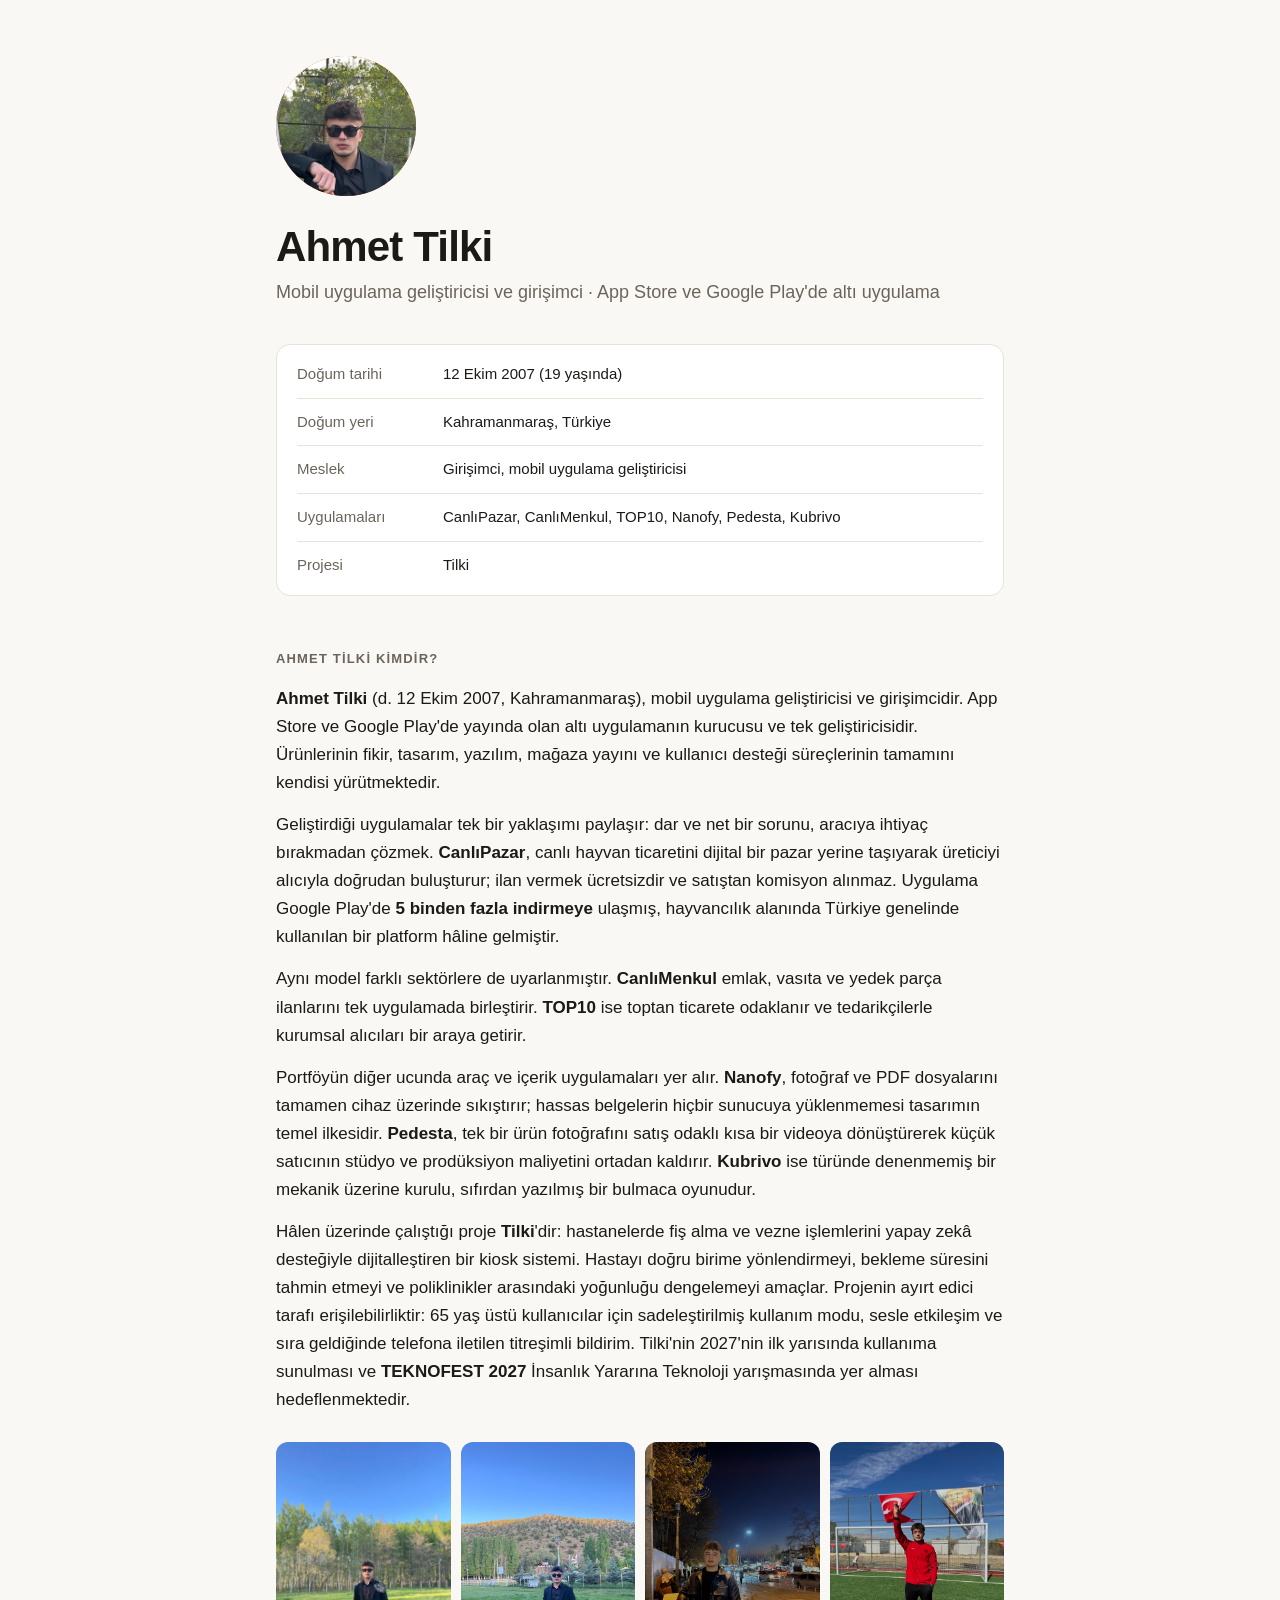
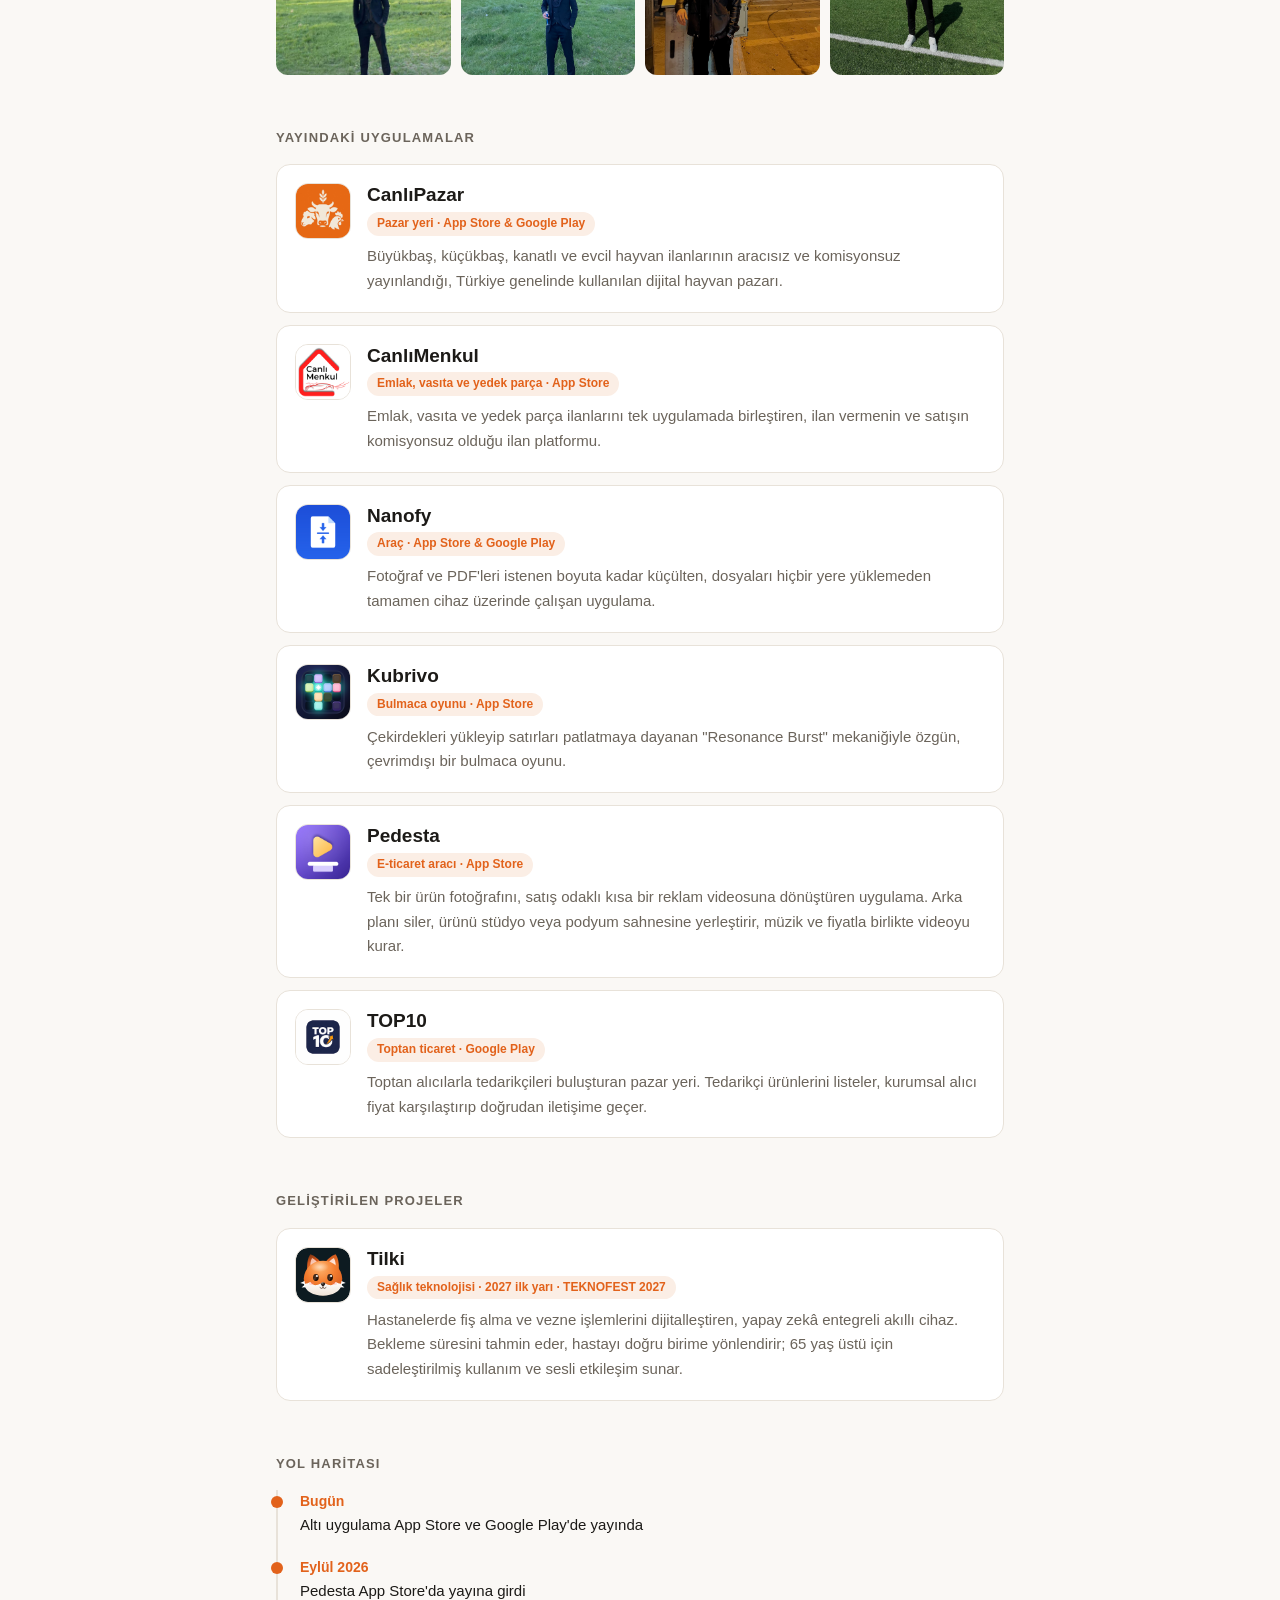
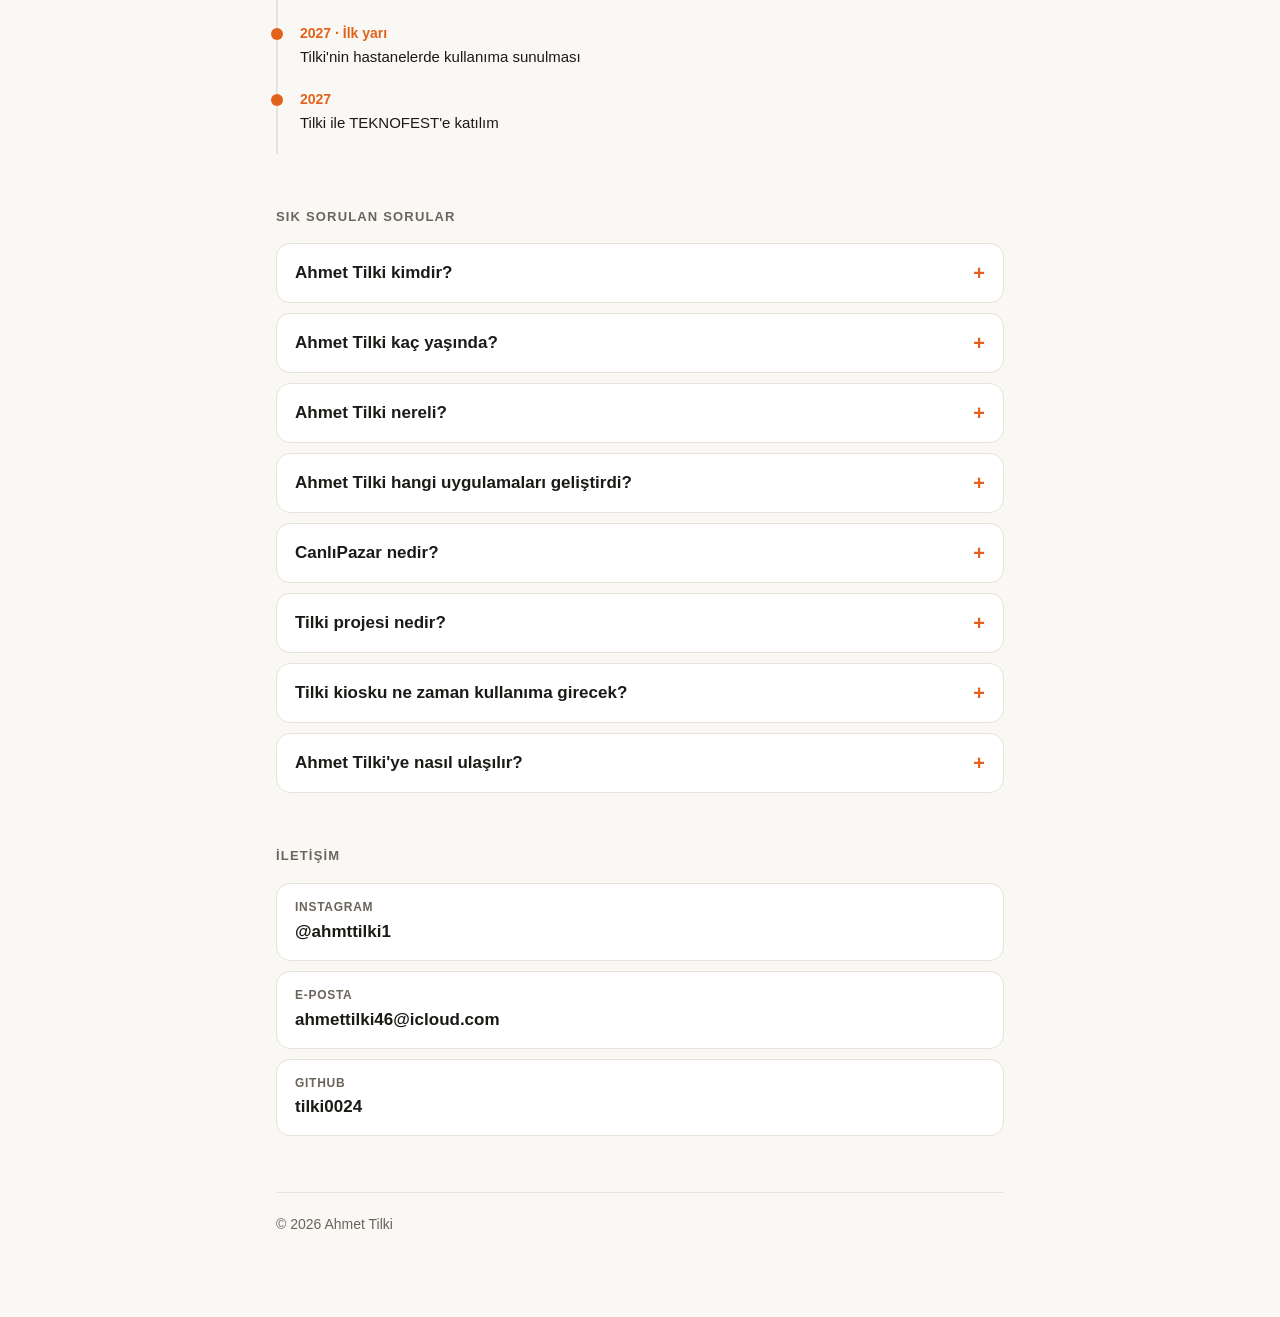
==== index.html @ 1d70270e "Tilki projesine amblem ikonu eklendi Co-Authored-By: Claude Opus 5 <noreply@anthropic.com>" ====
<!doctype html>
<html lang="tr">
<head>
<meta charset="utf-8">
<meta name="viewport" content="width=device-width, initial-scale=1">
<title>Ahmet Tilki — Mobil Uygulama Geliştiricisi ve Girişimci</title>
<meta name="description" content="Ahmet Tilki kimdir? 2007 Kahramanmaraş doğumlu Türk girişimci. App Store ve Google Play'de altı uygulamanın geliştiricisi: CanlıPazar, CanlıMenkul, TOP10, Nanofy, Pedesta ve Kubrivo. Tilki kiosk projesini geliştiriyor.">
<meta name="google-site-verification" content="MAf-XkGQhrmZaD1Z6HEuhV-UEL0mYAdxwLnnqSOkq8w">
<link rel="canonical" href="https://tilki0024.github.io/">
<meta property="og:type" content="profile">
<meta property="og:title" content="Ahmet Tilki — Mobil Uygulama Geliştiricisi ve Girişimci">
<meta property="og:description" content="App Store ve Google Play'de altı uygulamanın geliştiricisi. Tilki kiosk projesini geliştiriyor.">
<meta property="og:image" content="https://tilki0024.github.io/foto.jpg">
<script type="application/ld+json">
{
  "@context": "https://schema.org",
  "@type": "Person",
  "name": "Ahmet Tilki",
  "url": "https://tilki0024.github.io/",
  "image": "https://tilki0024.github.io/foto.jpg",
  "birthDate": "2007-10-12",
  "birthPlace": {"@type": "Place", "name": "Kahramanmaraş, Türkiye"},
  "nationality": {"@type": "Country", "name": "Türkiye"},
  "jobTitle": "Girişimci, Mobil Uygulama Geliştiricisi",
  "description": "Kahramanmaraş doğumlu Türk girişimci. App Store ve Google Play'de altı uygulamanın geliştiricisi: CanlıPazar, CanlıMenkul, TOP10, Nanofy, Pedesta ve Kubrivo. Tilki kiosk projesini geliştiriyor.",
  "knowsAbout": ["Girişimcilik", "Mobil uygulama geliştirme", "Flutter", "Firebase", "E-ticaret", "Sağlık teknolojileri", "Yapay zekâ"],
  "email": "mailto:ahmettilki46@icloud.com",
  "sameAs": ["https://www.instagram.com/ahmttilki1/", "https://github.com/tilki0024"]
}
</script>
<script type="application/ld+json">
{
  "@context": "https://schema.org",
  "@type": "FAQPage",
  "mainEntity": [
    {
      "@type": "Question",
      "name": "Ahmet Tilki kimdir?",
      "acceptedAnswer": {
        "@type": "Answer",
        "text": "Ahmet Tilki, 12 Ekim 2007'de Kahramanmaraş'ta doğan mobil uygulama geliştiricisi ve girişimcidir. App Store ve Google Play'de yayında olan altı uygulamanın kurucusu ve tek geliştiricisidir."
      }
    },
    {
      "@type": "Question",
      "name": "Ahmet Tilki kaç yaşında?",
      "acceptedAnswer": {
        "@type": "Answer",
        "text": "12 Ekim 2007 doğumludur."
      }
    },
    {
      "@type": "Question",
      "name": "Ahmet Tilki nereli?",
      "acceptedAnswer": {
        "@type": "Answer",
        "text": "Kahramanmaraş doğumludur."
      }
    },
    {
      "@type": "Question",
      "name": "Ahmet Tilki hangi uygulamaları geliştirdi?",
      "acceptedAnswer": {
        "@type": "Answer",
        "text": "Yayındaki uygulamaları CanlıPazar, CanlıMenkul, TOP10, Nanofy, Pedesta ve Kubrivo'dur. CanlıPazar canlı hayvan ticareti, CanlıMenkul emlak ve vasıta ilanları, TOP10 toptan ticaret içindir. Nanofy fotoğraf ve PDF sıkıştırır, Pedesta ürün fotoğrafından satış videosu üretir, Kubrivo ise bir bulmaca oyunudur."
      }
    },
    {
      "@type": "Question",
      "name": "CanlıPazar nedir?",
      "acceptedAnswer": {
        "@type": "Answer",
        "text": "CanlıPazar, canlı hayvan alım satımını dijital bir pazar yerinde toplayan mobil uygulamadır. İlan vermek ücretsizdir, satıştan komisyon alınmaz ve alıcı ile satıcı aracısız görüşür. Google Play'de 5 binden fazla indirmeye ulaşmıştır."
      }
    },
    {
      "@type": "Question",
      "name": "Tilki projesi nedir?",
      "acceptedAnswer": {
        "@type": "Answer",
        "text": "Tilki, hastanelerde fiş alma ve vezne işlemlerini yapay zekâ desteğiyle dijitalleştiren bir kiosk sistemidir. Hastayı doğru birime yönlendirir, bekleme süresini tahmin eder ve 65 yaş üstü kullanıcılar için sadeleştirilmiş kullanım, sesle etkileşim ve titreşimli sıra bildirimi sunar."
      }
    },
    {
      "@type": "Question",
      "name": "Tilki kiosku ne zaman kullanıma girecek?",
      "acceptedAnswer": {
        "@type": "Answer",
        "text": "Projenin 2027'nin ilk yarısında kullanıma sunulması ve TEKNOFEST 2027 İnsanlık Yararına Teknoloji yarışmasının Sağlık Teknolojileri kategorisinde yer alması hedeflenmektedir."
      }
    },
    {
      "@type": "Question",
      "name": "Ahmet Tilki'ye nasıl ulaşılır?",
      "acceptedAnswer": {
        "@type": "Answer",
        "text": "Instagram'dan @ahmttilki1 hesabına, e-posta ile ahmettilki46@icloud.com adresine ulaşılabilir. Açık kaynak çalışmaları GitHub'da tilki0024 kullanıcı adındadır."
      }
    }
  ]
}
</script>
<link rel="stylesheet" href="/stil.css">
</head>
<body>
<main>
<header>
  <div class="foto" aria-hidden="true">AT<img src="foto.jpg" alt="" onerror="this.remove()"></div>
  <div>
    <h1>Ahmet Tilki</h1>
    <p class="rol">Mobil uygulama geliştiricisi ve girişimci · App Store ve Google Play'de altı uygulama</p>
  </div>
</header>

<dl class="kunye">
  <div><dt>Doğum tarihi</dt><dd>12 Ekim 2007 (<span id="yas">18</span> yaşında)</dd></div>
  <div><dt>Doğum yeri</dt><dd>Kahramanmaraş, Türkiye</dd></div>
  <div><dt>Meslek</dt><dd>Girişimci, mobil uygulama geliştiricisi</dd></div>
  <div><dt>Uygulamaları</dt><dd>CanlıPazar, CanlıMenkul, TOP10, Nanofy, Pedesta, Kubrivo</dd></div>
  <div><dt>Projesi</dt><dd>Tilki</dd></div>
</dl>

<h2>Ahmet Tilki kimdir?</h2>
<p><b>Ahmet Tilki</b> (d. 12 Ekim 2007, Kahramanmaraş), mobil uygulama geliştiricisi ve girişimcidir. App Store ve Google Play'de yayında olan altı uygulamanın kurucusu ve tek geliştiricisidir. Ürünlerinin fikir, tasarım, yazılım, mağaza yayını ve kullanıcı desteği süreçlerinin tamamını kendisi yürütmektedir.</p>
<p>Geliştirdiği uygulamalar tek bir yaklaşımı paylaşır: dar ve net bir sorunu, aracıya ihtiyaç bırakmadan çözmek. <b>CanlıPazar</b>, canlı hayvan ticaretini dijital bir pazar yerine taşıyarak üreticiyi alıcıyla doğrudan buluşturur; ilan vermek ücretsizdir ve satıştan komisyon alınmaz. Uygulama Google Play'de <b>5 binden fazla indirmeye</b> ulaşmış, hayvancılık alanında Türkiye genelinde kullanılan bir platform hâline gelmiştir.</p>
<p>Aynı model farklı sektörlere de uyarlanmıştır. <b>CanlıMenkul</b> emlak, vasıta ve yedek parça ilanlarını tek uygulamada birleştirir. <b>TOP10</b> ise toptan ticarete odaklanır ve tedarikçilerle kurumsal alıcıları bir araya getirir.</p>
<p>Portföyün diğer ucunda araç ve içerik uygulamaları yer alır. <b>Nanofy</b>, fotoğraf ve PDF dosyalarını tamamen cihaz üzerinde sıkıştırır; hassas belgelerin hiçbir sunucuya yüklenmemesi tasarımın temel ilkesidir. <b>Pedesta</b>, tek bir ürün fotoğrafını satış odaklı kısa bir videoya dönüştürerek küçük satıcının stüdyo ve prodüksiyon maliyetini ortadan kaldırır. <b>Kubrivo</b> ise türünde denenmemiş bir mekanik üzerine kurulu, sıfırdan yazılmış bir bulmaca oyunudur.</p>
<p>Hâlen üzerinde çalıştığı proje <b>Tilki</b>'dir: hastanelerde fiş alma ve vezne işlemlerini yapay zekâ desteğiyle dijitalleştiren bir kiosk sistemi. Hastayı doğru birime yönlendirmeyi, bekleme süresini tahmin etmeyi ve poliklinikler arasındaki yoğunluğu dengelemeyi amaçlar. Projenin ayırt edici tarafı erişilebilirliktir: 65 yaş üstü kullanıcılar için sadeleştirilmiş kullanım modu, sesle etkileşim ve sıra geldiğinde telefona iletilen titreşimli bildirim. Tilki'nin 2027'nin ilk yarısında kullanıma sunulması ve <b>TEKNOFEST 2027</b> İnsanlık Yararına Teknoloji yarışmasında yer alması hedeflenmektedir.</p>

<div class="galeri dort">
  <img src="foto5.jpg" alt="Ahmet Tilki" loading="lazy">
  <img src="foto2.jpg" alt="Ahmet Tilki" loading="lazy">
  <img src="foto4.jpg" alt="Ahmet Tilki" loading="lazy">
  <img src="foto3.jpg" alt="Ahmet Tilki" loading="lazy">
</div>

<h2>Yayındaki uygulamalar</h2>
<div class="kart">
  <img class="logo" src="img/canlipazar.png" alt="CanlıPazar logosu">
  <div><h3><a href="/canlipazar.html">CanlıPazar</a></h3><span class="etiket">Pazar yeri · App Store &amp; Google Play</span>
  <p>Büyükbaş, küçükbaş, kanatlı ve evcil hayvan ilanlarının aracısız ve komisyonsuz yayınlandığı, Türkiye genelinde kullanılan dijital hayvan pazarı.</p></div>
</div>
<div class="kart">
  <img class="logo" src="img/canlimenkul.png" alt="CanlıMenkul logosu">
  <div><h3><a href="/canlimenkul.html">CanlıMenkul</a></h3><span class="etiket">Emlak, vasıta ve yedek parça · App Store</span>
  <p>Emlak, vasıta ve yedek parça ilanlarını tek uygulamada birleştiren, ilan vermenin ve satışın komisyonsuz olduğu ilan platformu.</p></div>
</div>
<div class="kart">
  <img class="logo" src="img/nanofy.png" alt="Nanofy logosu">
  <div><h3><a href="/nanofy.html">Nanofy</a></h3><span class="etiket">Araç · App Store &amp; Google Play</span>
  <p>Fotoğraf ve PDF'leri istenen boyuta kadar küçülten, dosyaları hiçbir yere yüklemeden tamamen cihaz üzerinde çalışan uygulama.</p></div>
</div>
<div class="kart">
  <img class="logo" src="img/kubrivo.png" alt="Kubrivo logosu">
  <div><h3><a href="/kubrivo.html">Kubrivo</a></h3><span class="etiket">Bulmaca oyunu · App Store</span>
  <p>Çekirdekleri yükleyip satırları patlatmaya dayanan "Resonance Burst" mekaniğiyle özgün, çevrimdışı bir bulmaca oyunu.</p></div>
</div>
<div class="kart">
  <img class="logo" src="img/pedesta.png" alt="Pedesta logosu">
  <div><h3><a href="/pedesta.html">Pedesta</a></h3><span class="etiket">E-ticaret aracı · App Store</span>
  <p>Tek bir ürün fotoğrafını, satış odaklı kısa bir reklam videosuna dönüştüren uygulama. Arka planı siler, ürünü stüdyo veya podyum sahnesine yerleştirir, müzik ve fiyatla birlikte videoyu kurar.</p></div>
</div>
<div class="kart">
  <img class="logo" src="img/top10.png" alt="TOP10 logosu">
  <div><h3><a href="/top10.html">TOP10</a></h3><span class="etiket">Toptan ticaret · Google Play</span>
  <p>Toptan alıcılarla tedarikçileri buluşturan pazar yeri. Tedarikçi ürünlerini listeler, kurumsal alıcı fiyat karşılaştırıp doğrudan iletişime geçer.</p></div>
</div>

<h2>Geliştirilen projeler</h2>
<div class="kart">
  <img class="logo" src="img/tilki.svg" alt="Tilki logosu">
  <div><h3><a href="/tilki.html">Tilki</a></h3><span class="etiket">Sağlık teknolojisi · 2027 ilk yarı · TEKNOFEST 2027</span>
  <p>Hastanelerde fiş alma ve vezne işlemlerini dijitalleştiren, yapay zekâ entegreli akıllı cihaz. Bekleme süresini tahmin eder, hastayı doğru birime yönlendirir; 65 yaş üstü için sadeleştirilmiş kullanım ve sesli etkileşim sunar.</p></div>
</div>

<h2>Yol haritası</h2>
<ul class="zaman">
  <li><b>Bugün</b>Altı uygulama App Store ve Google Play'de yayında</li>
  <li><b>Eylül 2026</b>Pedesta App Store'da yayına girdi</li>
  <li><b>2027 · İlk yarı</b>Tilki'nin hastanelerde kullanıma sunulması</li>
  <li><b>2027</b>Tilki ile TEKNOFEST'e katılım</li>
</ul>

<h2>Sık sorulan sorular</h2>
<div class="sss">
  <details>
    <summary>Ahmet Tilki kimdir?</summary>
    <p>Ahmet Tilki, 12 Ekim 2007'de Kahramanmaraş'ta doğan mobil uygulama geliştiricisi ve girişimcidir. App Store ve Google Play'de yayında olan altı uygulamanın kurucusu ve tek geliştiricisidir.</p>
  </details>
  <details>
    <summary>Ahmet Tilki kaç yaşında?</summary>
    <p>12 Ekim 2007 doğumludur.</p>
  </details>
  <details>
    <summary>Ahmet Tilki nereli?</summary>
    <p>Kahramanmaraş doğumludur.</p>
  </details>
  <details>
    <summary>Ahmet Tilki hangi uygulamaları geliştirdi?</summary>
    <p>Yayındaki uygulamaları CanlıPazar, CanlıMenkul, TOP10, Nanofy, Pedesta ve Kubrivo'dur. CanlıPazar canlı hayvan ticareti, CanlıMenkul emlak ve vasıta ilanları, TOP10 toptan ticaret içindir. Nanofy fotoğraf ve PDF sıkıştırır, Pedesta ürün fotoğrafından satış videosu üretir, Kubrivo ise bir bulmaca oyunudur.</p>
  </details>
  <details>
    <summary>CanlıPazar nedir?</summary>
    <p>CanlıPazar, canlı hayvan alım satımını dijital bir pazar yerinde toplayan mobil uygulamadır. İlan vermek ücretsizdir, satıştan komisyon alınmaz ve alıcı ile satıcı aracısız görüşür. Google Play'de 5 binden fazla indirmeye ulaşmıştır.</p>
  </details>
  <details>
    <summary>Tilki projesi nedir?</summary>
    <p>Tilki, hastanelerde fiş alma ve vezne işlemlerini yapay zekâ desteğiyle dijitalleştiren bir kiosk sistemidir. Hastayı doğru birime yönlendirir, bekleme süresini tahmin eder ve 65 yaş üstü kullanıcılar için sadeleştirilmiş kullanım, sesle etkileşim ve titreşimli sıra bildirimi sunar.</p>
  </details>
  <details>
    <summary>Tilki kiosku ne zaman kullanıma girecek?</summary>
    <p>Projenin 2027'nin ilk yarısında kullanıma sunulması ve TEKNOFEST 2027 İnsanlık Yararına Teknoloji yarışmasının Sağlık Teknolojileri kategorisinde yer alması hedeflenmektedir.</p>
  </details>
  <details>
    <summary>Ahmet Tilki'ye nasıl ulaşılır?</summary>
    <p>Instagram'dan @ahmttilki1 hesabına, e-posta ile ahmettilki46@icloud.com adresine ulaşılabilir. Açık kaynak çalışmaları GitHub'da tilki0024 kullanıcı adındadır.</p>
  </details>
</div>

<h2>İletişim</h2>
<div class="iletisim">
  <a href="https://www.instagram.com/ahmttilki1/" rel="me"><span>Instagram</span>@ahmttilki1</a>
  <a href="mailto:ahmettilki46@icloud.com"><span>E-posta</span>ahmettilki46@icloud.com</a>
  <a href="https://github.com/tilki0024" rel="me"><span lang="en">GitHub</span>tilki0024</a>
</div>

<footer>© <span id="yil">2026</span> Ahmet Tilki</footer>
</main>
<script>
var d = new Date(2007, 9, 12), n = new Date(), y = n.getFullYear() - 2007;
if (n < new Date(n.getFullYear(), 9, 12)) y--;
document.getElementById("yas").textContent = y;
document.getElementById("yil").textContent = n.getFullYear();
</script>
</body>
</html>
---- stil.css ----
:root{--bg:#faf8f5;--card:#fff;--ink:#1c1a17;--mute:#6b645b;--line:#e8e2d9;--accent:#e2621b;--soft:#fbeee5}
@media (prefers-color-scheme:dark){:root{--bg:#141210;--card:#1d1a17;--ink:#f3eee7;--mute:#a59d92;--line:#2e2a25;--accent:#ff8a4c;--soft:#2a1f18}}
*{box-sizing:border-box}
body{margin:0;background:var(--bg);color:var(--ink);font:17px/1.65 -apple-system,BlinkMacSystemFont,"Segoe UI",Roboto,sans-serif}
main{max-width:760px;margin:0 auto;padding:56px 16px 80px}
header{display:flex;gap:28px;align-items:center;flex-wrap:wrap}
.foto{position:relative;width:140px;height:140px;border-radius:50%;overflow:hidden;background:var(--accent);flex:none;display:grid;place-items:center;color:#fff;font-size:48px;font-weight:700}
.foto img{position:absolute;inset:0;width:100%;height:100%;object-fit:cover}
h1{margin:0;font-size:42px;line-height:1.1;letter-spacing:-.02em}
.rol{color:var(--mute);margin:8px 0 0;font-size:18px}
.kunye{margin:36px 0 0;background:var(--card);border:1px solid var(--line);border-radius:14px;padding:6px 20px}
.kunye div{display:flex;gap:16px;padding:11px 0;border-bottom:1px solid var(--line);font-size:15px}
.kunye div:last-child{border-bottom:0}
.kunye dt{width:130px;flex:none;color:var(--mute)}
.kunye dd{margin:0;font-weight:500}
h2{font-size:13px;text-transform:uppercase;letter-spacing:.09em;color:var(--mute);margin:52px 0 16px}
p{margin:0 0 14px}
.kart{display:flex;gap:16px;align-items:flex-start;background:var(--card);border:1px solid var(--line);border-radius:14px;padding:18px;margin-bottom:12px}
.logo{width:56px;height:56px;border-radius:13px;flex:none;object-fit:contain;background:#fff;border:1px solid var(--line)}
.harf{display:grid;place-items:center;font-weight:700;font-size:24px;color:#fff;border:0}
.kart h3{margin:0;font-size:19px;line-height:1.3}
.etiket{display:inline-block;font-size:12px;font-weight:600;color:var(--accent);background:var(--soft);border-radius:99px;padding:2px 10px;margin-top:4px}
.kart p{margin:8px 0 0;color:var(--mute);font-size:15px}
.zaman{list-style:none;margin:0;padding:0;border-left:2px solid var(--line)}
.zaman li{position:relative;padding:0 0 18px 22px;font-size:15px}
.zaman li::before{content:"";position:absolute;left:-7px;top:6px;width:12px;height:12px;border-radius:50%;background:var(--accent)}
.zaman b{display:block;font-size:14px;color:var(--accent)}
.buyuk{margin:28px 0 0}.buyuk img{display:block;width:100%;max-height:560px;object-fit:cover;object-position:center 72%;border-radius:14px}
.iletisim{display:grid;gap:10px}.iletisim a{display:flex;flex-direction:column;background:var(--card);border:1px solid var(--line);border-radius:14px;padding:14px 18px;text-decoration:none;color:var(--ink);font-weight:600;overflow-wrap:anywhere}.iletisim a:hover{border-color:var(--accent)}.iletisim span{font-size:12px;font-weight:600;color:var(--mute);text-transform:uppercase;letter-spacing:.06em}
footer{margin-top:56px;padding-top:20px;border-top:1px solid var(--line);color:var(--mute);font-size:14px}
a{color:var(--accent)}
@media (max-width:480px){h1{font-size:34px}.kunye dt{width:105px}}

.ust{display:flex;align-items:center;gap:10px;margin:0 0 28px;font-size:14px}
.ust a{text-decoration:none;font-weight:600}
.proje-bas{display:flex;gap:18px;align-items:center;margin:0 0 8px}
.proje-bas img,.proje-bas .harf{width:72px;height:72px;border-radius:16px;flex:none;object-fit:contain;background:#fff;border:1px solid var(--line)}
.proje-bas h1{font-size:34px}
.ozet{color:var(--mute);font-size:18px;margin:0 0 28px}
ul.ozellik{margin:0 0 14px;padding-left:20px}
ul.ozellik li{margin-bottom:8px}
.digerleri{display:grid;gap:10px;margin-top:14px}
.digerleri a{background:var(--card);border:1px solid var(--line);border-radius:12px;padding:12px 16px;text-decoration:none;color:var(--ink);font-weight:600}
.digerleri a:hover{border-color:var(--accent)}

.kart h3 a{color:inherit;text-decoration:none}
.kart h3 a:hover{color:var(--accent)}

.galeri{display:grid;grid-template-columns:repeat(3,1fr);gap:10px;margin:28px 0 0}
.galeri img{display:block;width:100%;aspect-ratio:3/4;object-fit:cover;object-position:center 30%;border-radius:12px}
@media (max-width:600px){.galeri{grid-template-columns:1fr 1fr}.galeri img:first-child{grid-column:span 2;aspect-ratio:4/3;object-position:center 40%}}


.siluet{margin:28px 0;text-align:center}
.siluet svg{width:200px;max-width:60%;height:auto;color:var(--ink)}
.siluet figcaption{margin-top:12px;font-size:14px;color:var(--mute);line-height:1.5;text-align:left}

.sss details{background:var(--card);border:1px solid var(--line);border-radius:14px;padding:0 18px;margin-bottom:10px}
.sss summary{cursor:pointer;padding:15px 0;font-weight:600;list-style:none;display:flex;justify-content:space-between;align-items:center;gap:12px}
.sss summary::-webkit-details-marker{display:none}
.sss summary::after{content:"+";color:var(--accent);font-size:20px;font-weight:600;line-height:1}
.sss details[open] summary::after{content:"\2212"}
.sss details[open] summary{border-bottom:1px solid var(--line)}
.sss p{margin:0;padding:14px 0 18px;color:var(--mute);font-size:15px}

.galeri.dort{grid-template-columns:repeat(4,1fr)}
@media (max-width:600px){.galeri.dort{grid-template-columns:1fr 1fr}.galeri.dort img:first-child{grid-column:auto;aspect-ratio:3/4;object-position:center 30%}}
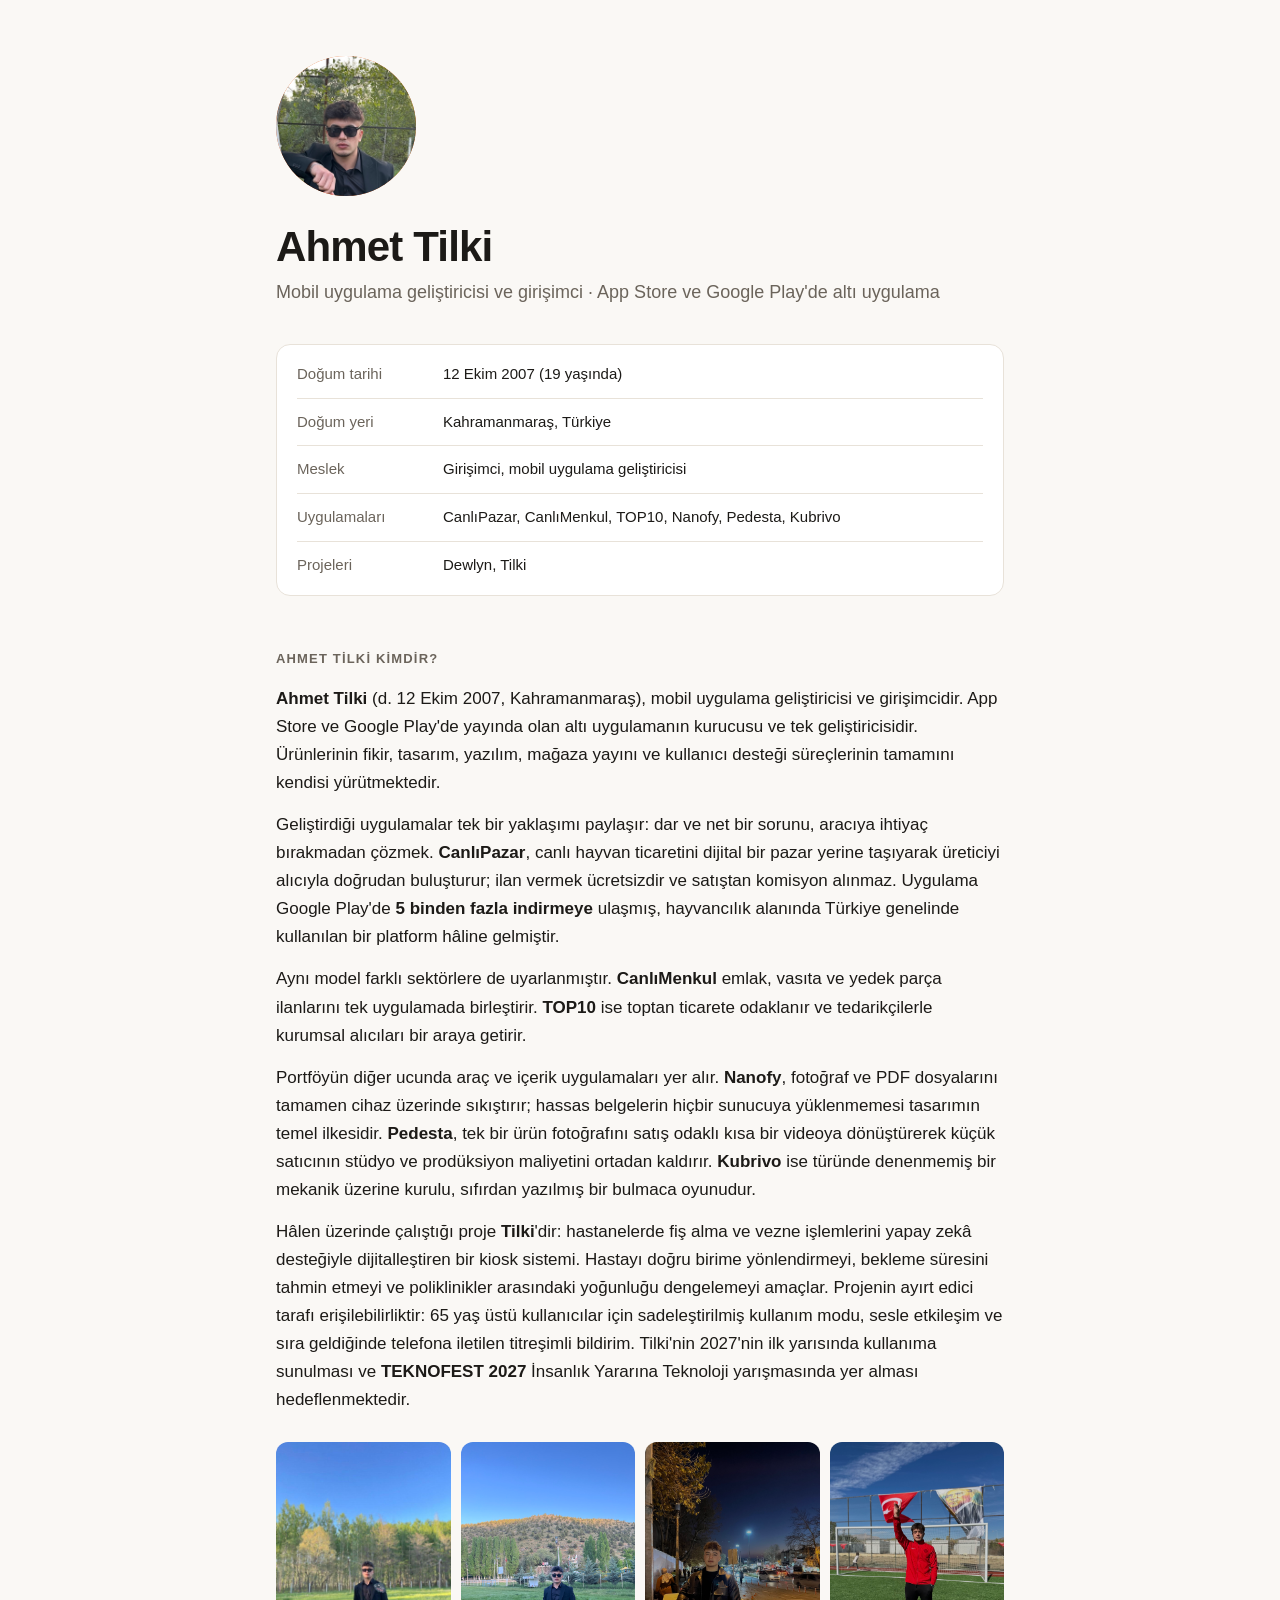
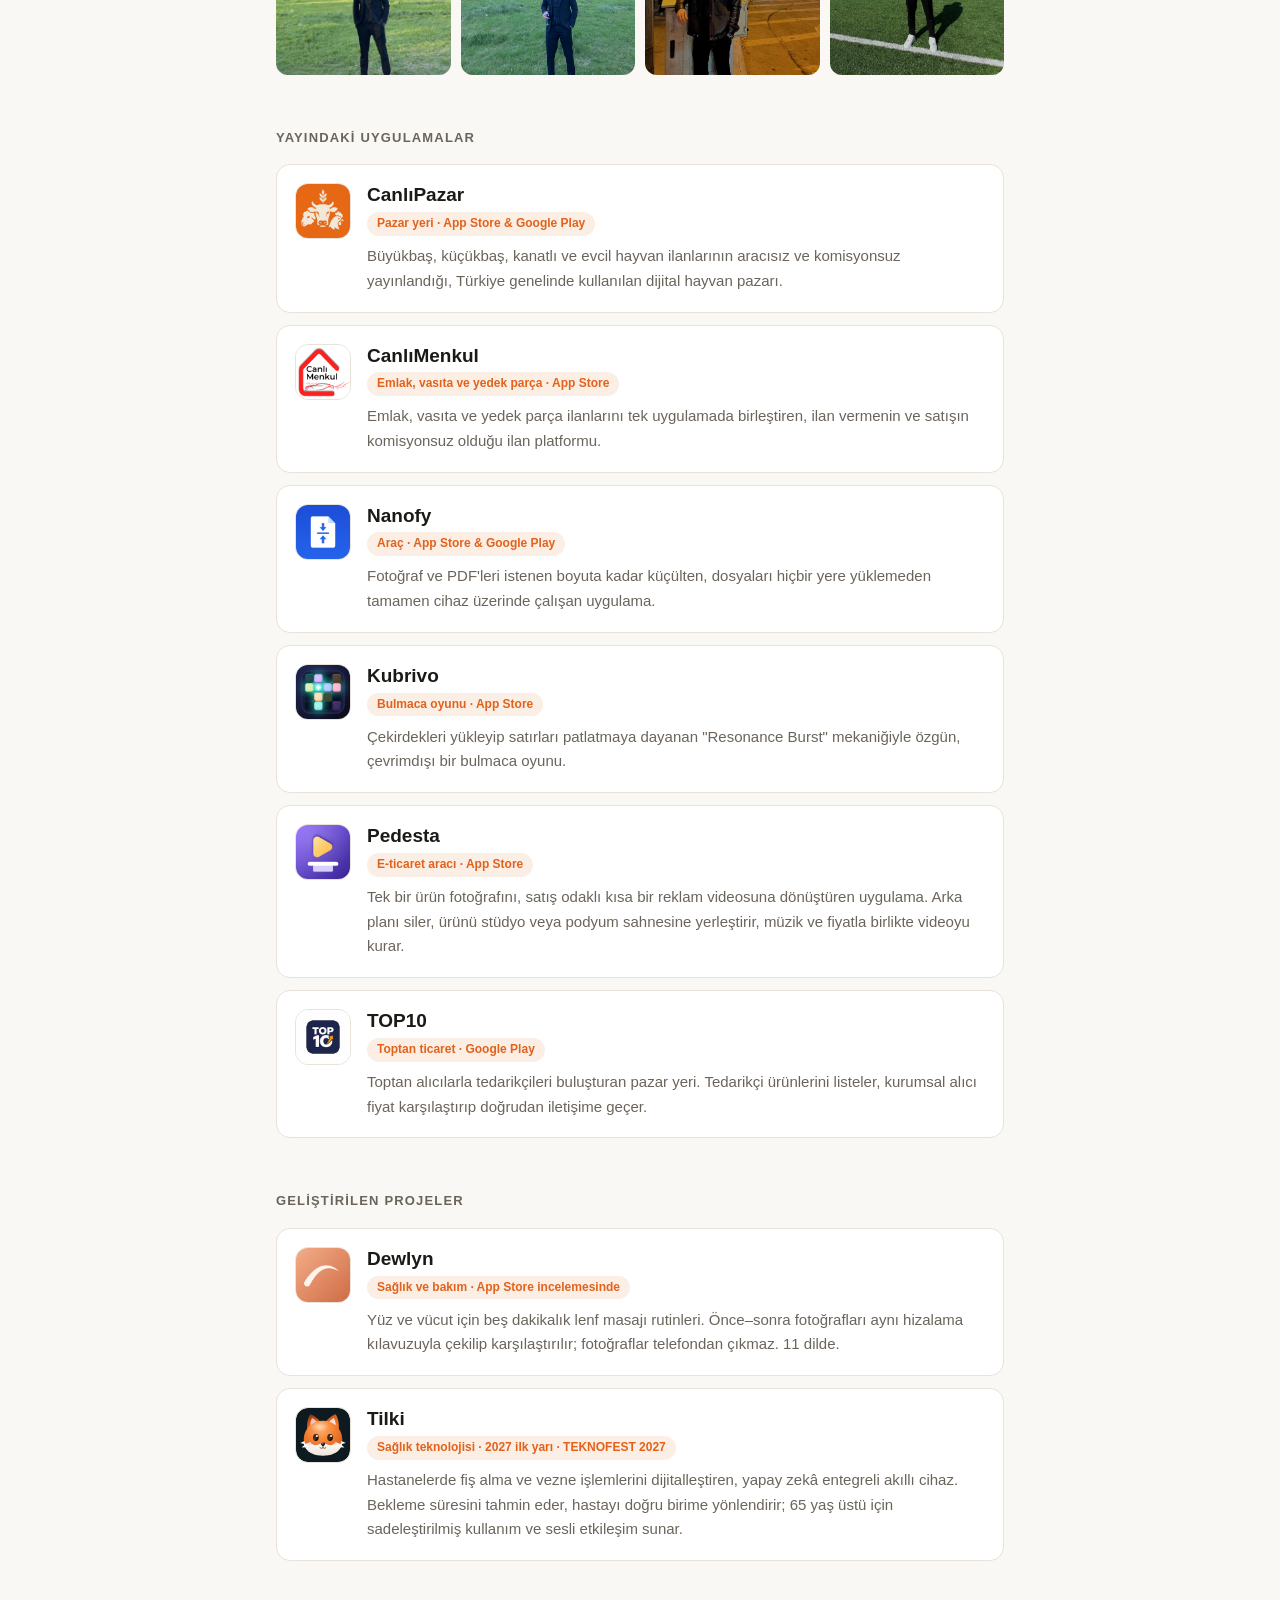
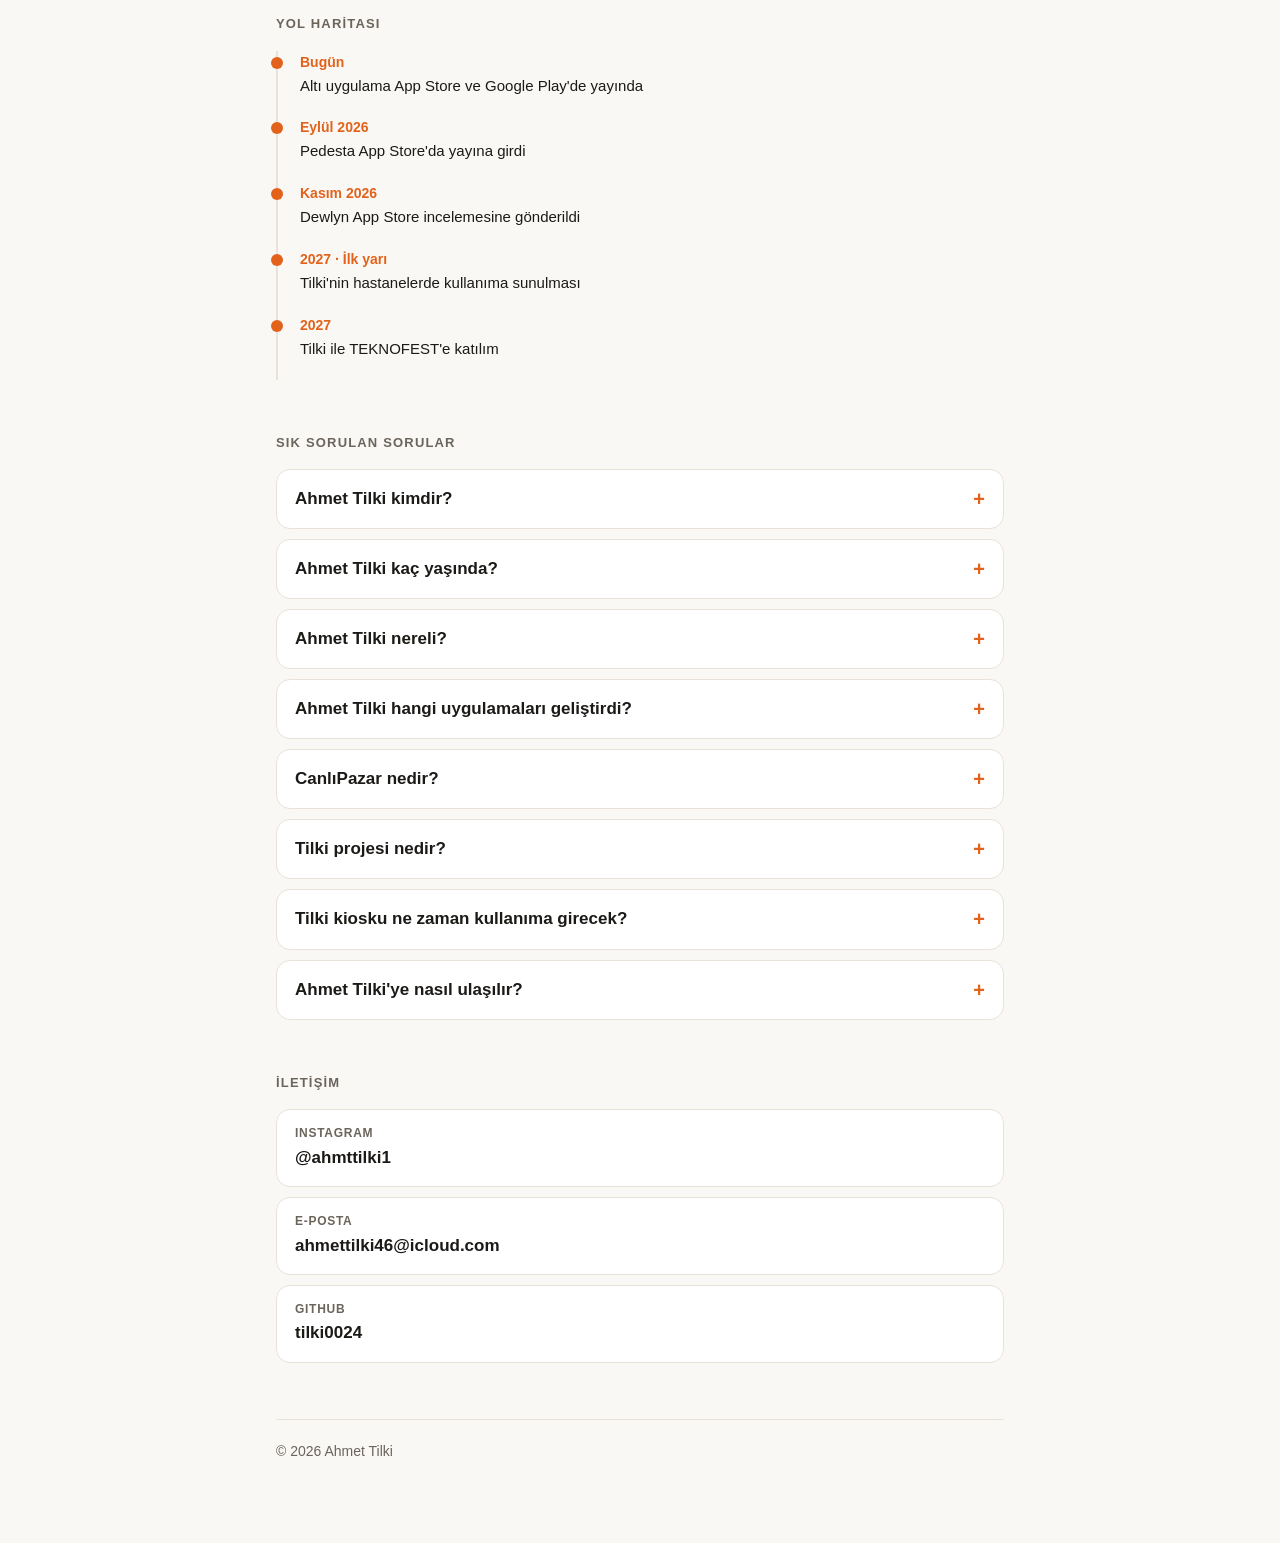
==== commit 67c8d524: "Dewlyn eklendi (App Store incelemesinde): kart, sayfa, yol haritasi ve site haritasi Co-Authored-By:" ====
--- a/index.html
+++ b/index.html
@@ -62,7 +62,7 @@
       "name": "Ahmet Tilki hangi uygulamaları geliştirdi?",
       "acceptedAnswer": {
         "@type": "Answer",
-        "text": "Yayındaki uygulamaları CanlıPazar, CanlıMenkul, TOP10, Nanofy, Pedesta ve Kubrivo'dur. CanlıPazar canlı hayvan ticareti, CanlıMenkul emlak ve vasıta ilanları, TOP10 toptan ticaret içindir. Nanofy fotoğraf ve PDF sıkıştırır, Pedesta ürün fotoğrafından satış videosu üretir, Kubrivo ise bir bulmaca oyunudur."
+        "text": "Yayındaki uygulamaları CanlıPazar, CanlıMenkul, TOP10, Nanofy, Pedesta ve Kubrivo'dur. Lenf masajı uygulaması Dewlyn ise App Store incelemesindedir. CanlıPazar canlı hayvan ticareti, CanlıMenkul emlak ve vasıta ilanları, TOP10 toptan ticaret içindir. Nanofy fotoğraf ve PDF sıkıştırır, Pedesta ürün fotoğrafından satış videosu üretir, Kubrivo ise bir bulmaca oyunudur."
       }
     },
     {
@@ -117,7 +117,7 @@
   <div><dt>Doğum yeri</dt><dd>Kahramanmaraş, Türkiye</dd></div>
   <div><dt>Meslek</dt><dd>Girişimci, mobil uygulama geliştiricisi</dd></div>
   <div><dt>Uygulamaları</dt><dd>CanlıPazar, CanlıMenkul, TOP10, Nanofy, Pedesta, Kubrivo</dd></div>
-  <div><dt>Projesi</dt><dd>Tilki</dd></div>
+  <div><dt>Projeleri</dt><dd>Dewlyn, Tilki</dd></div>
 </dl>
 
 <h2>Ahmet Tilki kimdir?</h2>
@@ -168,6 +168,11 @@
 
 <h2>Geliştirilen projeler</h2>
 <div class="kart">
+  <img class="logo" src="img/dewlyn.png" alt="Dewlyn logosu">
+  <div><h3><a href="/dewlyn.html">Dewlyn</a></h3><span class="etiket">Sağlık ve bakım · App Store incelemesinde</span>
+  <p>Yüz ve vücut için beş dakikalık lenf masajı rutinleri. Önce–sonra fotoğrafları aynı hizalama kılavuzuyla çekilip karşılaştırılır; fotoğraflar telefondan çıkmaz. 11 dilde.</p></div>
+</div>
+<div class="kart">
   <img class="logo" src="img/tilki.svg" alt="Tilki logosu">
   <div><h3><a href="/tilki.html">Tilki</a></h3><span class="etiket">Sağlık teknolojisi · 2027 ilk yarı · TEKNOFEST 2027</span>
   <p>Hastanelerde fiş alma ve vezne işlemlerini dijitalleştiren, yapay zekâ entegreli akıllı cihaz. Bekleme süresini tahmin eder, hastayı doğru birime yönlendirir; 65 yaş üstü için sadeleştirilmiş kullanım ve sesli etkileşim sunar.</p></div>
@@ -177,6 +182,7 @@
 <ul class="zaman">
   <li><b>Bugün</b>Altı uygulama App Store ve Google Play'de yayında</li>
   <li><b>Eylül 2026</b>Pedesta App Store'da yayına girdi</li>
+  <li><b>Kasım 2026</b>Dewlyn App Store incelemesine gönderildi</li>
   <li><b>2027 · İlk yarı</b>Tilki'nin hastanelerde kullanıma sunulması</li>
   <li><b>2027</b>Tilki ile TEKNOFEST'e katılım</li>
 </ul>
@@ -197,7 +203,7 @@
   </details>
   <details>
     <summary>Ahmet Tilki hangi uygulamaları geliştirdi?</summary>
-    <p>Yayındaki uygulamaları CanlıPazar, CanlıMenkul, TOP10, Nanofy, Pedesta ve Kubrivo'dur. CanlıPazar canlı hayvan ticareti, CanlıMenkul emlak ve vasıta ilanları, TOP10 toptan ticaret içindir. Nanofy fotoğraf ve PDF sıkıştırır, Pedesta ürün fotoğrafından satış videosu üretir, Kubrivo ise bir bulmaca oyunudur.</p>
+    <p>Yayındaki uygulamaları CanlıPazar, CanlıMenkul, TOP10, Nanofy, Pedesta ve Kubrivo'dur. Lenf masajı uygulaması Dewlyn ise App Store incelemesindedir. CanlıPazar canlı hayvan ticareti, CanlıMenkul emlak ve vasıta ilanları, TOP10 toptan ticaret içindir. Nanofy fotoğraf ve PDF sıkıştırır, Pedesta ürün fotoğrafından satış videosu üretir, Kubrivo ise bir bulmaca oyunudur.</p>
   </details>
   <details>
     <summary>CanlıPazar nedir?</summary>
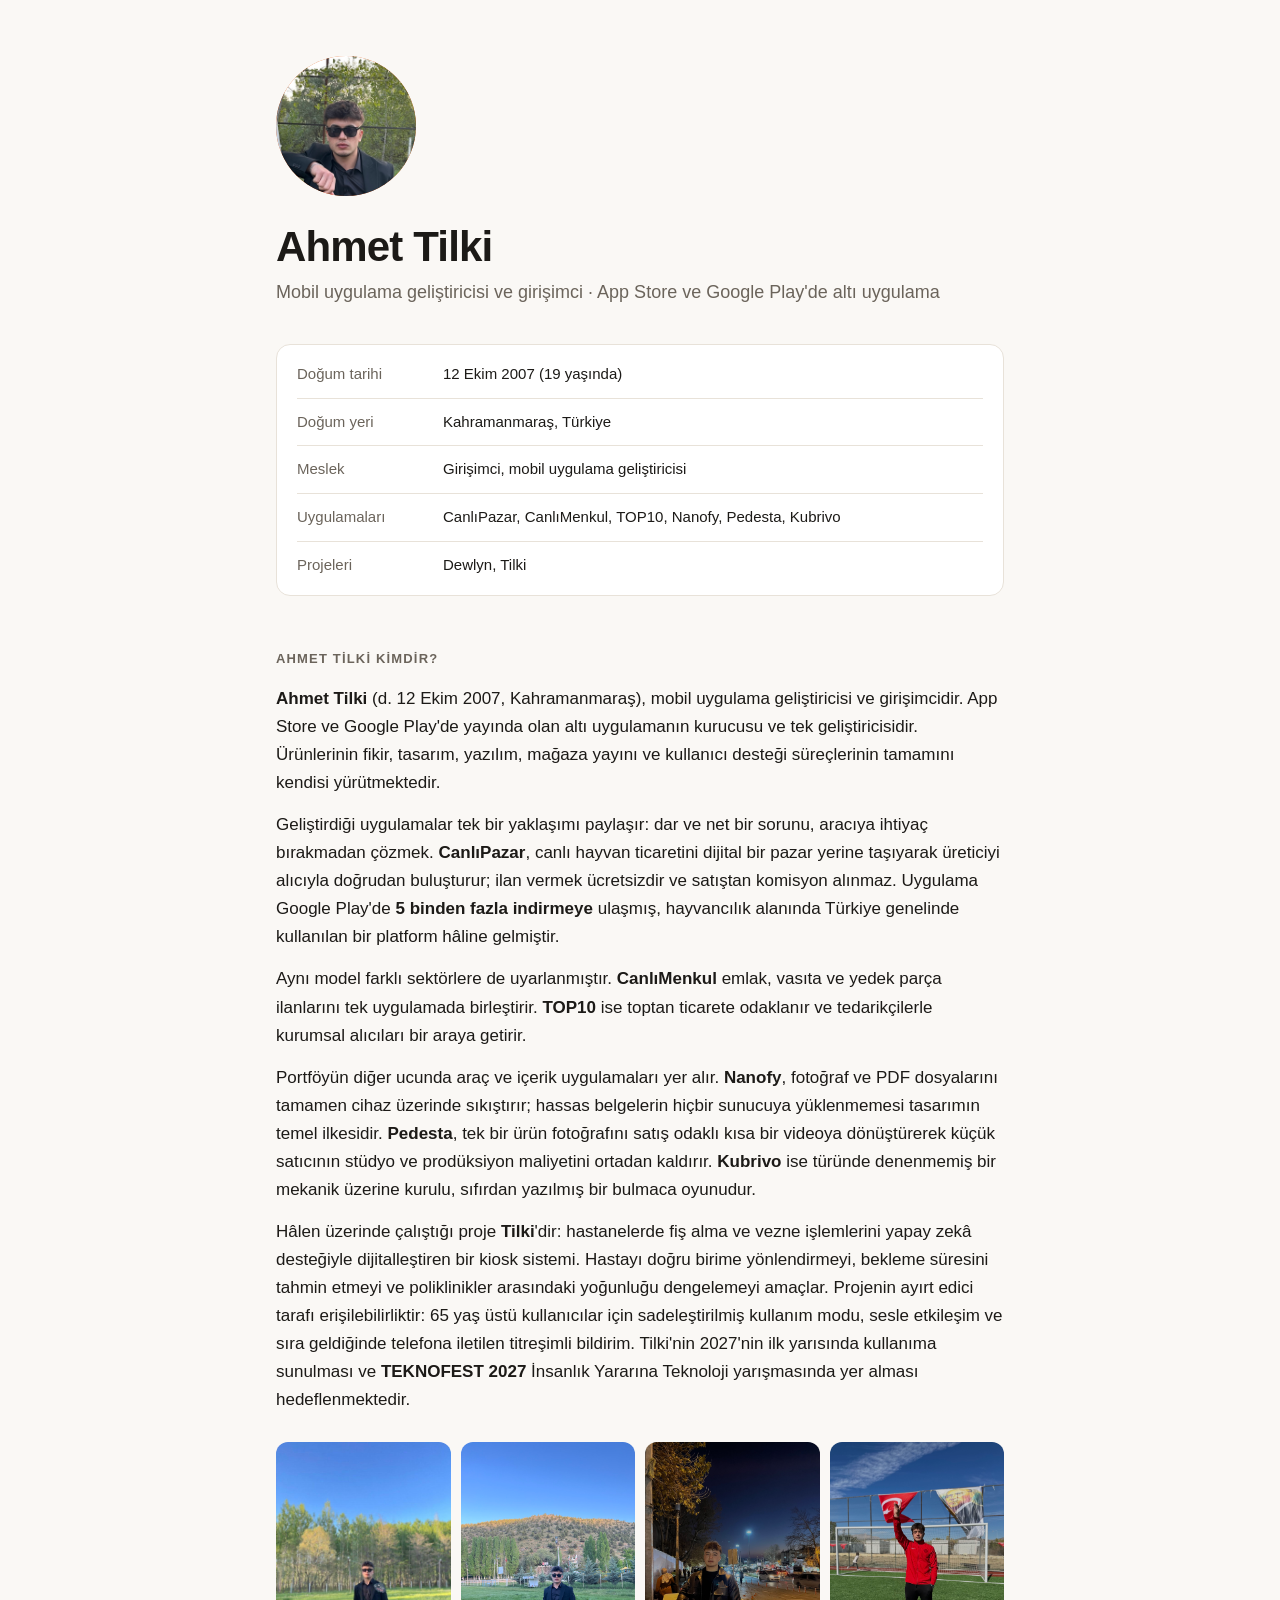
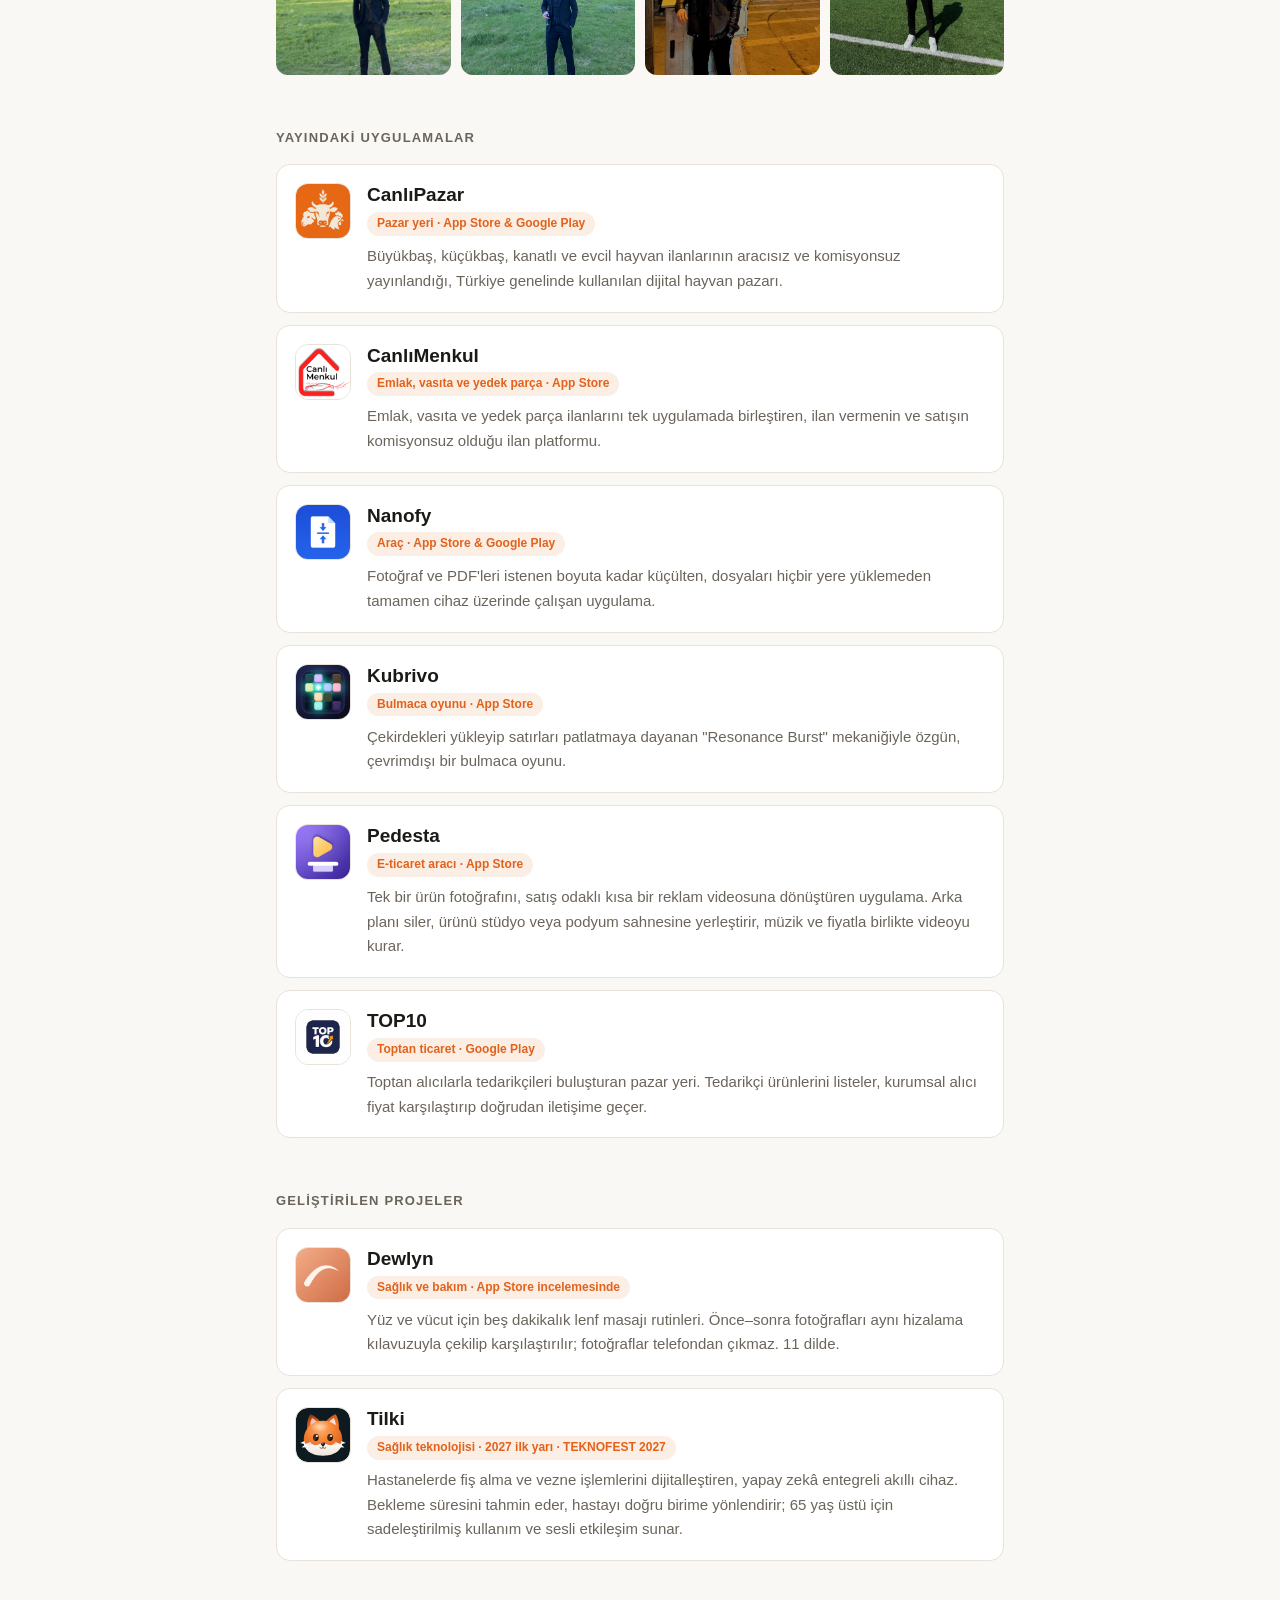
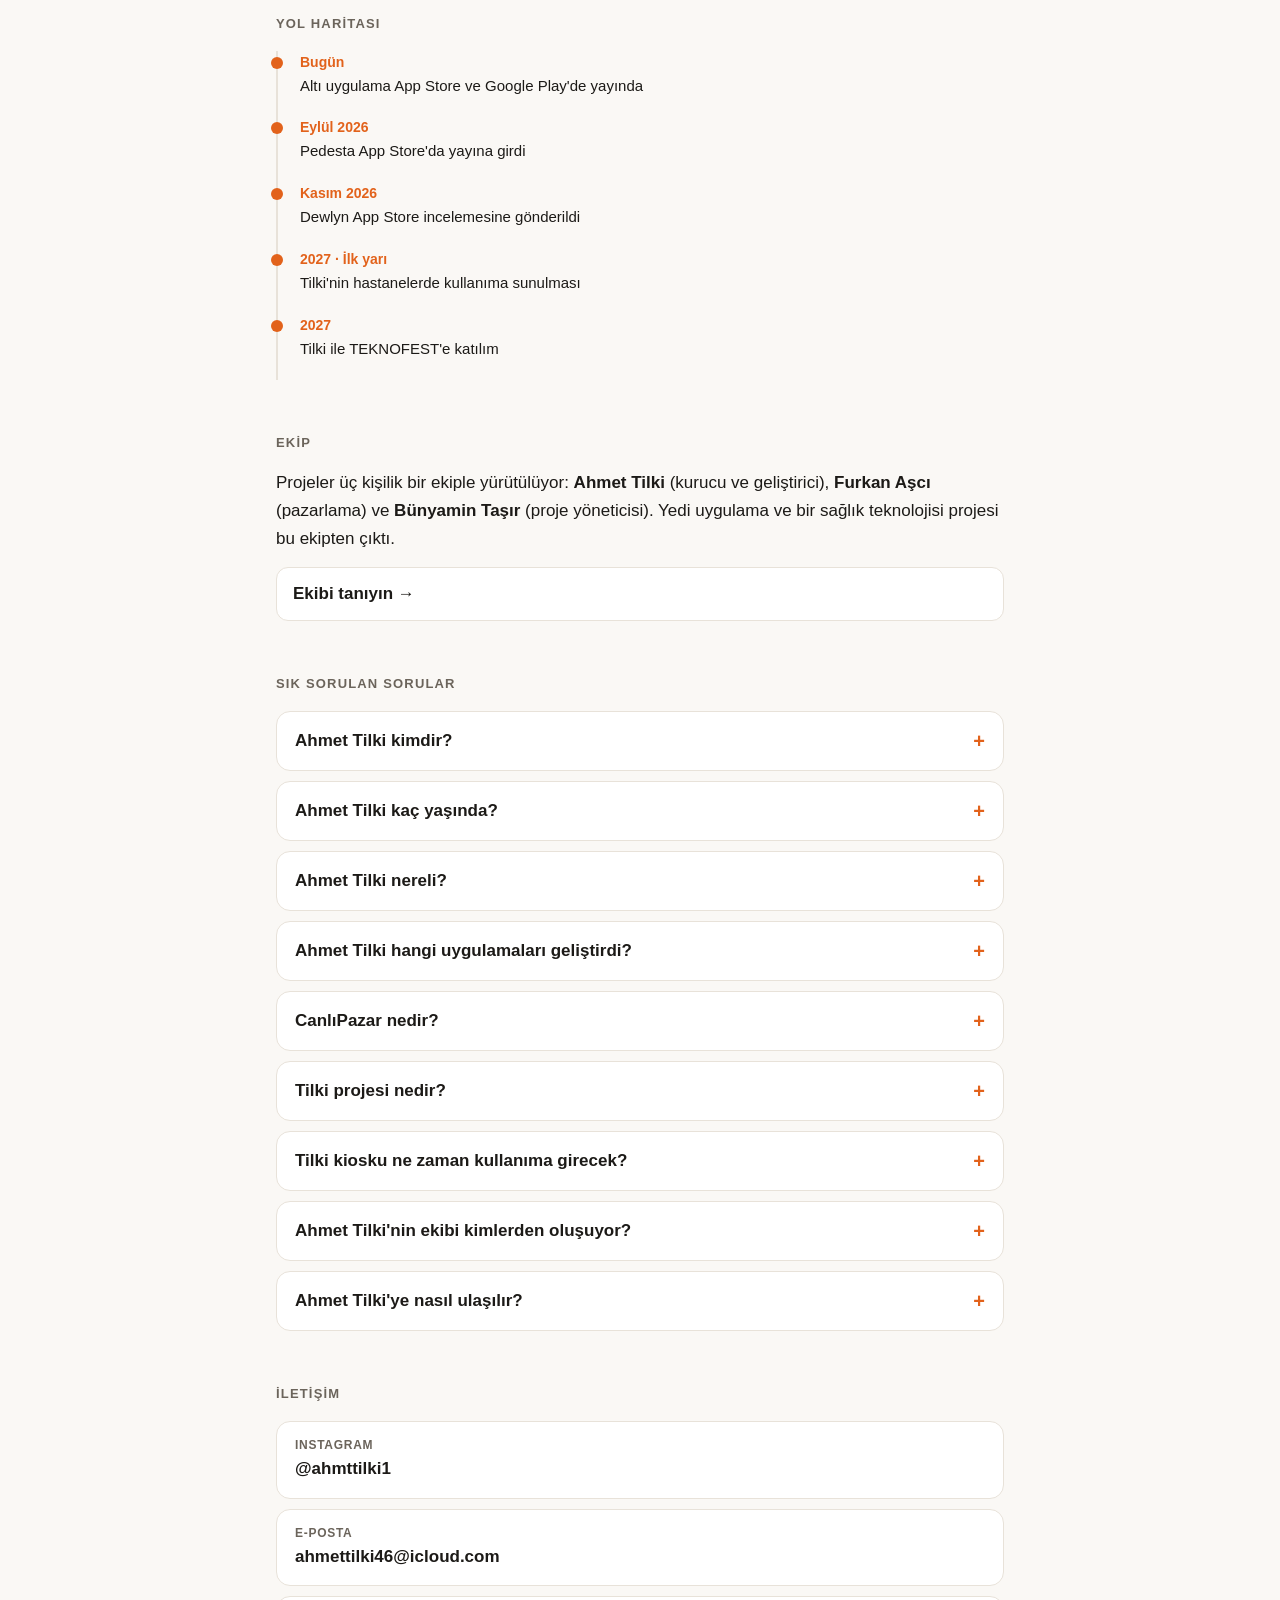
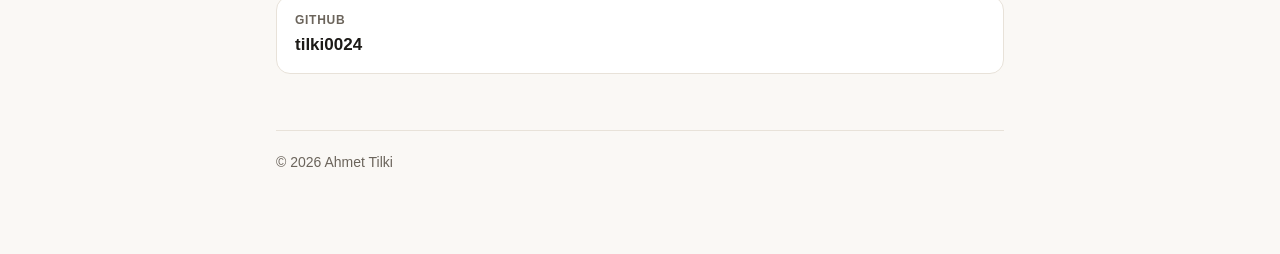
==== commit dac58c9d: "Ekip sayfasi ve ana sayfada ekip bolumu eklendi Co-Authored-By: Claude Opus 5 <noreply@anthropic.com" ====
--- a/index.html
+++ b/index.html
@@ -91,6 +91,14 @@
     },
     {
       "@type": "Question",
+      "name": "Ahmet Tilki'nin ekibi kimlerden oluşuyor?",
+      "acceptedAnswer": {
+        "@type": "Answer",
+        "text": "Ekip üç kişiden oluşuyor: Ahmet Tilki (kurucu ve mobil uygulama geliştiricisi), Furkan Aşcı (pazarlama) ve Bünyamin Taşır (proje yöneticisi)."
+      }
+    },
+    {
+      "@type": "Question",
       "name": "Ahmet Tilki'ye nasıl ulaşılır?",
       "acceptedAnswer": {
         "@type": "Answer",
@@ -187,6 +195,10 @@
   <li><b>2027</b>Tilki ile TEKNOFEST'e katılım</li>
 </ul>
 
+<h2>Ekip</h2>
+<p>Projeler üç kişilik bir ekiple yürütülüyor: <b>Ahmet Tilki</b> (kurucu ve geliştirici), <b>Furkan Aşcı</b> (pazarlama) ve <b>Bünyamin Taşır</b> (proje yöneticisi). Yedi uygulama ve bir sağlık teknolojisi projesi bu ekipten çıktı.</p>
+<div class="digerleri" style="margin-top:14px"><a href="/ekip.html">Ekibi tanıyın →</a></div>
+
 <h2>Sık sorulan sorular</h2>
 <div class="sss">
   <details>
@@ -216,6 +228,10 @@
   <details>
     <summary>Tilki kiosku ne zaman kullanıma girecek?</summary>
     <p>Projenin 2027'nin ilk yarısında kullanıma sunulması ve TEKNOFEST 2027 İnsanlık Yararına Teknoloji yarışmasının Sağlık Teknolojileri kategorisinde yer alması hedeflenmektedir.</p>
+  </details>
+  <details>
+    <summary>Ahmet Tilki'nin ekibi kimlerden oluşuyor?</summary>
+    <p>Ekip üç kişiden oluşuyor: Ahmet Tilki (kurucu ve mobil uygulama geliştiricisi), Furkan Aşcı (pazarlama) ve Bünyamin Taşır (proje yöneticisi).</p>
   </details>
   <details>
     <summary>Ahmet Tilki'ye nasıl ulaşılır?</summary>
--- a/stil.css
+++ b/stil.css
@@ -65,3 +65,10 @@
 
 .galeri.dort{grid-template-columns:repeat(4,1fr)}
 @media (max-width:600px){.galeri.dort{grid-template-columns:1fr 1fr}.galeri.dort img:first-child{grid-column:auto;aspect-ratio:3/4;object-position:center 30%}}
+
+.ekip-bas{font-size:38px;margin:0 0 8px}
+.ekip{display:grid;gap:12px;margin:28px 0 0}
+.uye{display:flex;gap:18px;align-items:flex-start;background:var(--card);border:1px solid var(--line);border-radius:14px;padding:20px}
+.uye .bas{width:56px;height:56px;border-radius:14px;flex:none;display:grid;place-items:center;background:var(--accent);color:#fff;font-weight:700;font-size:19px;letter-spacing:.02em}
+.uye h2{margin:0;font-size:20px;text-transform:none;letter-spacing:0;color:var(--ink)}
+.uye p{margin:10px 0 0;color:var(--mute);font-size:15px}
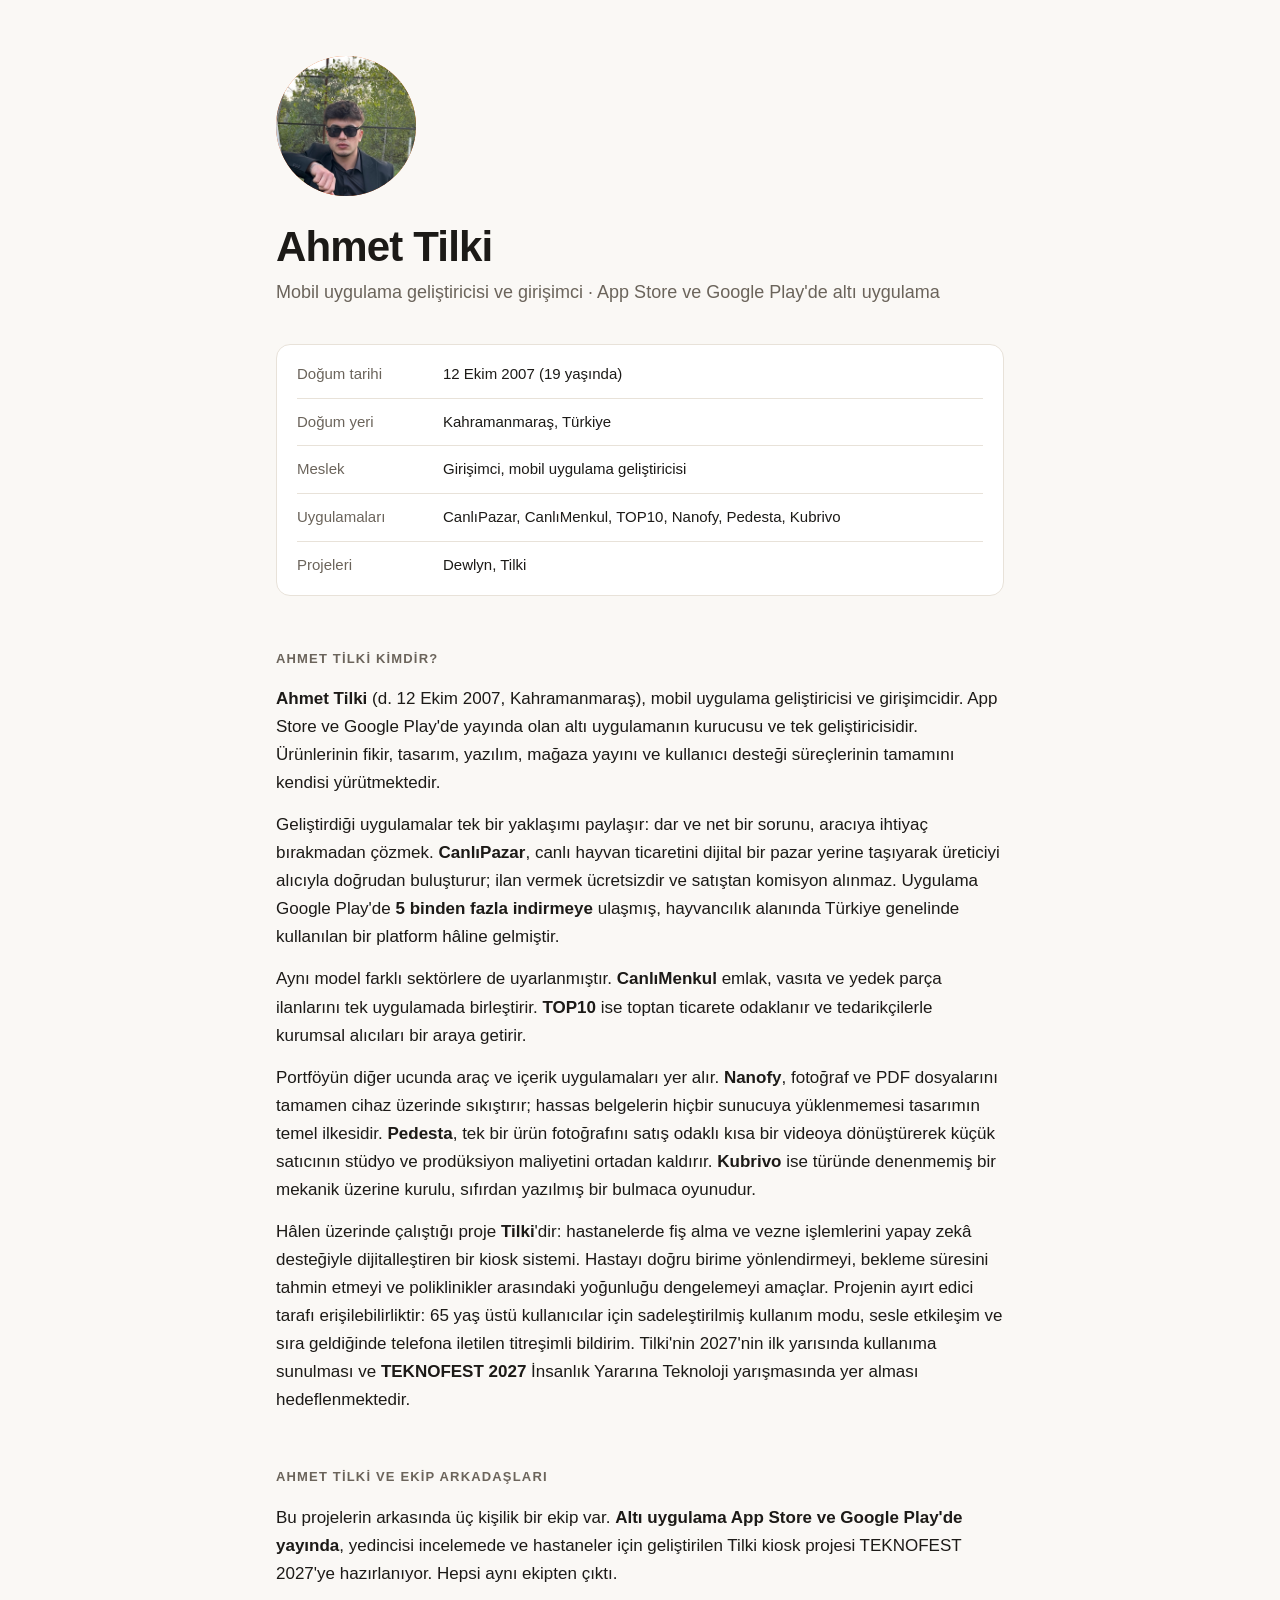
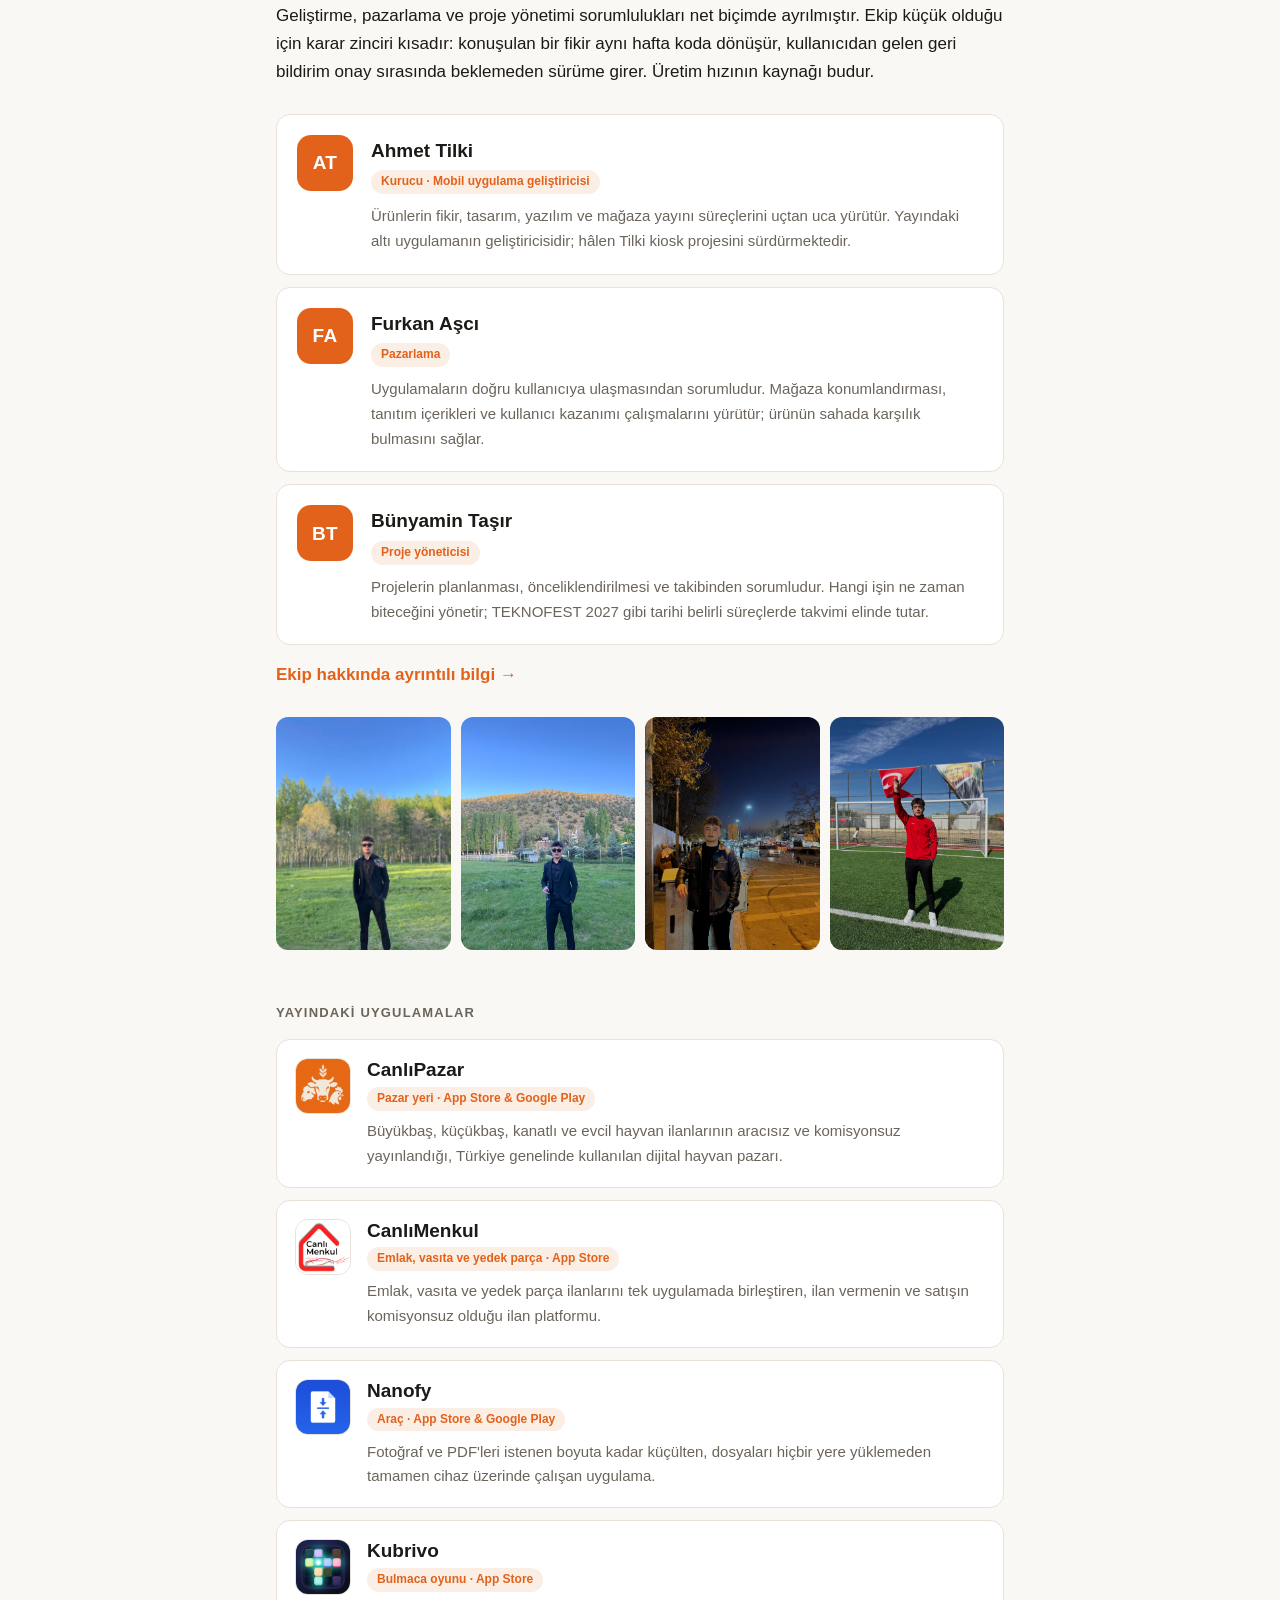
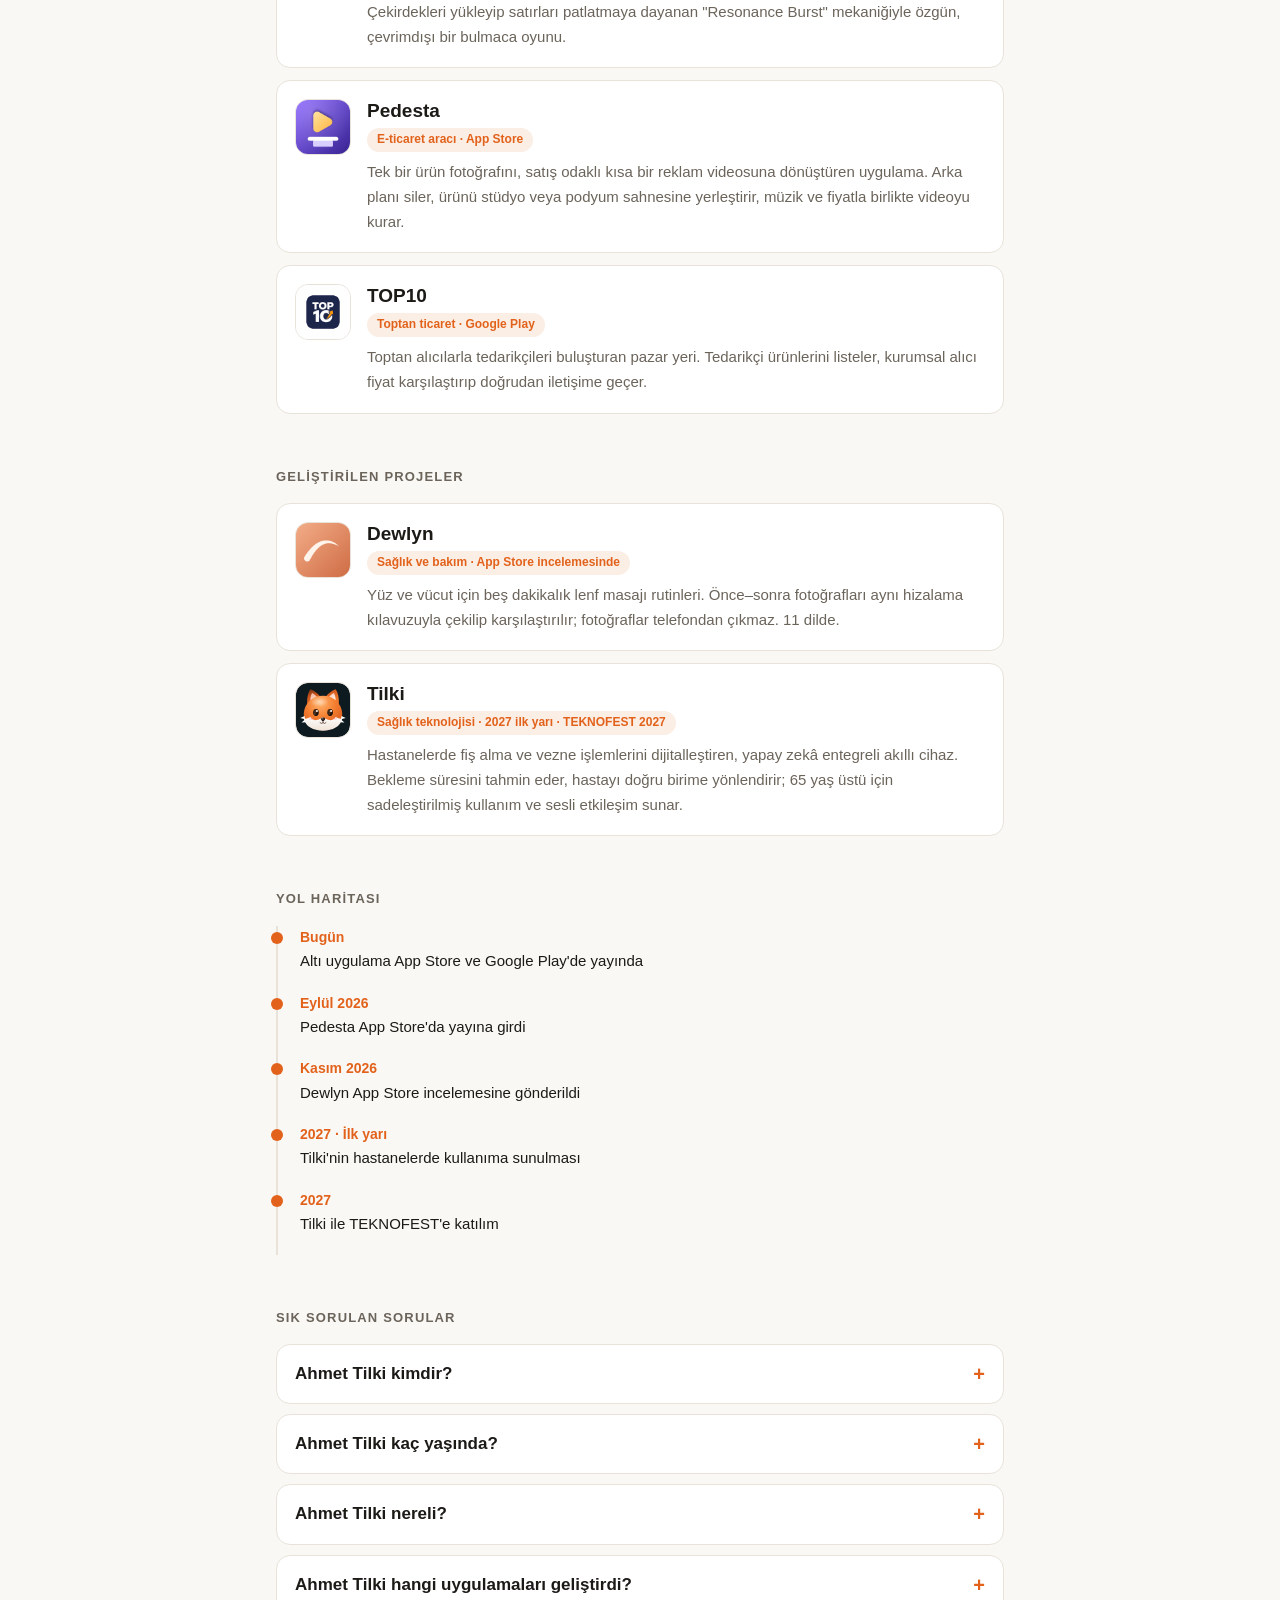
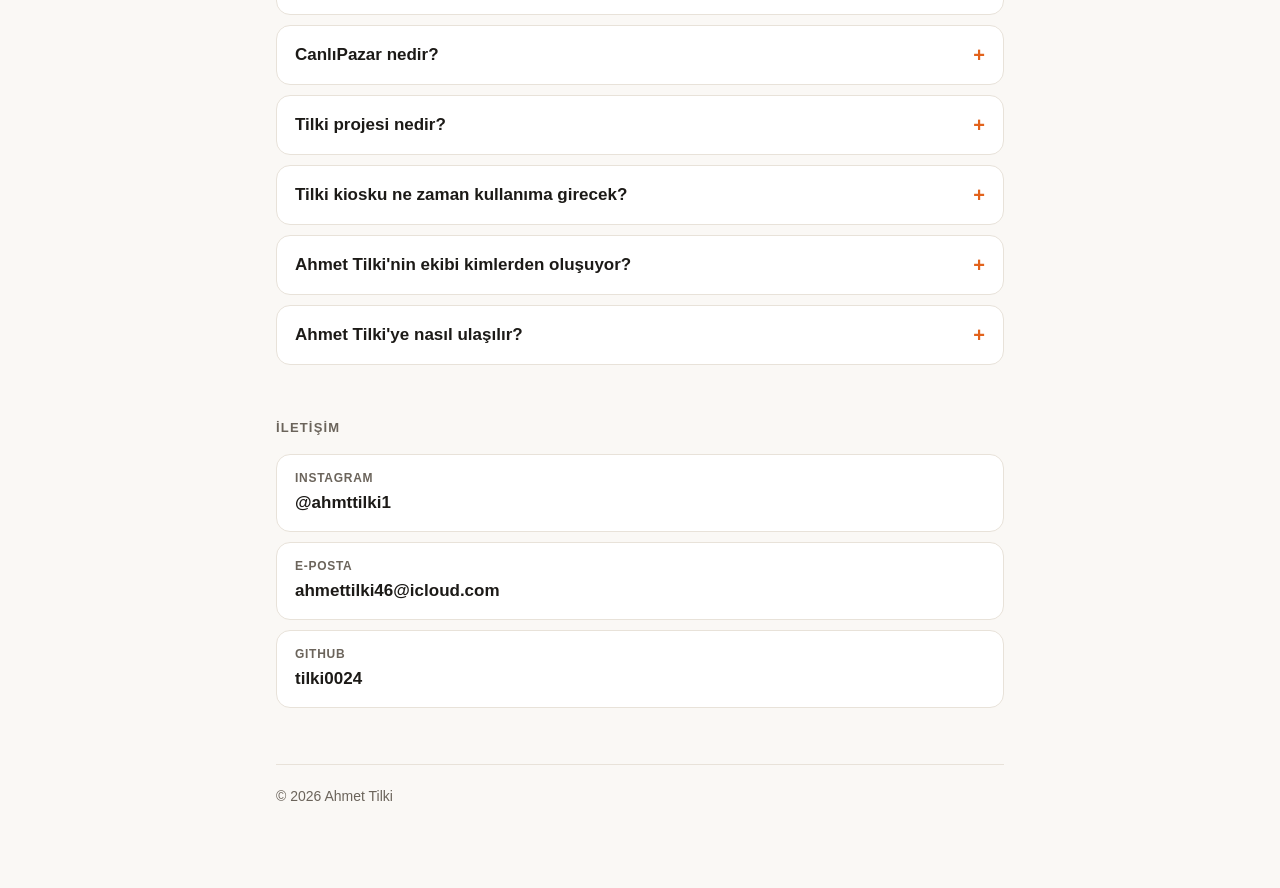
==== commit a4d9b24a: "Ana sayfada 'Ahmet Tilki ve ekip arkadaslari' bolumu biyografinin altina tasindi ve guclendirildi Co" ====
--- a/index.html
+++ b/index.html
@@ -135,6 +135,37 @@
 <p>Portföyün diğer ucunda araç ve içerik uygulamaları yer alır. <b>Nanofy</b>, fotoğraf ve PDF dosyalarını tamamen cihaz üzerinde sıkıştırır; hassas belgelerin hiçbir sunucuya yüklenmemesi tasarımın temel ilkesidir. <b>Pedesta</b>, tek bir ürün fotoğrafını satış odaklı kısa bir videoya dönüştürerek küçük satıcının stüdyo ve prodüksiyon maliyetini ortadan kaldırır. <b>Kubrivo</b> ise türünde denenmemiş bir mekanik üzerine kurulu, sıfırdan yazılmış bir bulmaca oyunudur.</p>
 <p>Hâlen üzerinde çalıştığı proje <b>Tilki</b>'dir: hastanelerde fiş alma ve vezne işlemlerini yapay zekâ desteğiyle dijitalleştiren bir kiosk sistemi. Hastayı doğru birime yönlendirmeyi, bekleme süresini tahmin etmeyi ve poliklinikler arasındaki yoğunluğu dengelemeyi amaçlar. Projenin ayırt edici tarafı erişilebilirliktir: 65 yaş üstü kullanıcılar için sadeleştirilmiş kullanım modu, sesle etkileşim ve sıra geldiğinde telefona iletilen titreşimli bildirim. Tilki'nin 2027'nin ilk yarısında kullanıma sunulması ve <b>TEKNOFEST 2027</b> İnsanlık Yararına Teknoloji yarışmasında yer alması hedeflenmektedir.</p>
 
+<h2>Ahmet Tilki ve ekip arkadaşları</h2>
+<p>Bu projelerin arkasında üç kişilik bir ekip var. <b>Altı uygulama App Store ve Google Play'de yayında</b>, yedincisi incelemede ve hastaneler için geliştirilen Tilki kiosk projesi TEKNOFEST 2027'ye hazırlanıyor. Hepsi aynı ekipten çıktı.</p>
+<p>Geliştirme, pazarlama ve proje yönetimi sorumlulukları net biçimde ayrılmıştır. Ekip küçük olduğu için karar zinciri kısadır: konuşulan bir fikir aynı hafta koda dönüşür, kullanıcıdan gelen geri bildirim onay sırasında beklemeden sürüme girer. Üretim hızının kaynağı budur.</p>
+<div class="ekip">
+  <div class="uye">
+    <div class="bas">AT</div>
+    <div>
+      <h3>Ahmet Tilki</h3>
+      <span class="etiket">Kurucu · Mobil uygulama geliştiricisi</span>
+      <p>Ürünlerin fikir, tasarım, yazılım ve mağaza yayını süreçlerini uçtan uca yürütür. Yayındaki altı uygulamanın geliştiricisidir; hâlen Tilki kiosk projesini sürdürmektedir.</p>
+    </div>
+  </div>
+  <div class="uye">
+    <div class="bas">FA</div>
+    <div>
+      <h3>Furkan Aşcı</h3>
+      <span class="etiket">Pazarlama</span>
+      <p>Uygulamaların doğru kullanıcıya ulaşmasından sorumludur. Mağaza konumlandırması, tanıtım içerikleri ve kullanıcı kazanımı çalışmalarını yürütür; ürünün sahada karşılık bulmasını sağlar.</p>
+    </div>
+  </div>
+  <div class="uye">
+    <div class="bas">BT</div>
+    <div>
+      <h3>Bünyamin Taşır</h3>
+      <span class="etiket">Proje yöneticisi</span>
+      <p>Projelerin planlanması, önceliklendirilmesi ve takibinden sorumludur. Hangi işin ne zaman biteceğini yönetir; TEKNOFEST 2027 gibi tarihi belirli süreçlerde takvimi elinde tutar.</p>
+    </div>
+  </div>
+</div>
+<p class="ekip-link"><a href="/ekip.html">Ekip hakkında ayrıntılı bilgi →</a></p>
+
 <div class="galeri dort">
   <img src="foto5.jpg" alt="Ahmet Tilki" loading="lazy">
   <img src="foto2.jpg" alt="Ahmet Tilki" loading="lazy">
@@ -194,10 +225,6 @@
   <li><b>2027 · İlk yarı</b>Tilki'nin hastanelerde kullanıma sunulması</li>
   <li><b>2027</b>Tilki ile TEKNOFEST'e katılım</li>
 </ul>
-
-<h2>Ekip</h2>
-<p>Projeler üç kişilik bir ekiple yürütülüyor: <b>Ahmet Tilki</b> (kurucu ve geliştirici), <b>Furkan Aşcı</b> (pazarlama) ve <b>Bünyamin Taşır</b> (proje yöneticisi). Yedi uygulama ve bir sağlık teknolojisi projesi bu ekipten çıktı.</p>
-<div class="digerleri" style="margin-top:14px"><a href="/ekip.html">Ekibi tanıyın →</a></div>
 
 <h2>Sık sorulan sorular</h2>
 <div class="sss">
--- a/stil.css
+++ b/stil.css
@@ -72,3 +72,7 @@
 .uye .bas{width:56px;height:56px;border-radius:14px;flex:none;display:grid;place-items:center;background:var(--accent);color:#fff;font-weight:700;font-size:19px;letter-spacing:.02em}
 .uye h2{margin:0;font-size:20px;text-transform:none;letter-spacing:0;color:var(--ink)}
 .uye p{margin:10px 0 0;color:var(--mute);font-size:15px}
+
+.uye h3{margin:0;font-size:19px}
+.ekip-link{margin-top:16px;font-weight:600}
+.ekip-link a{text-decoration:none}
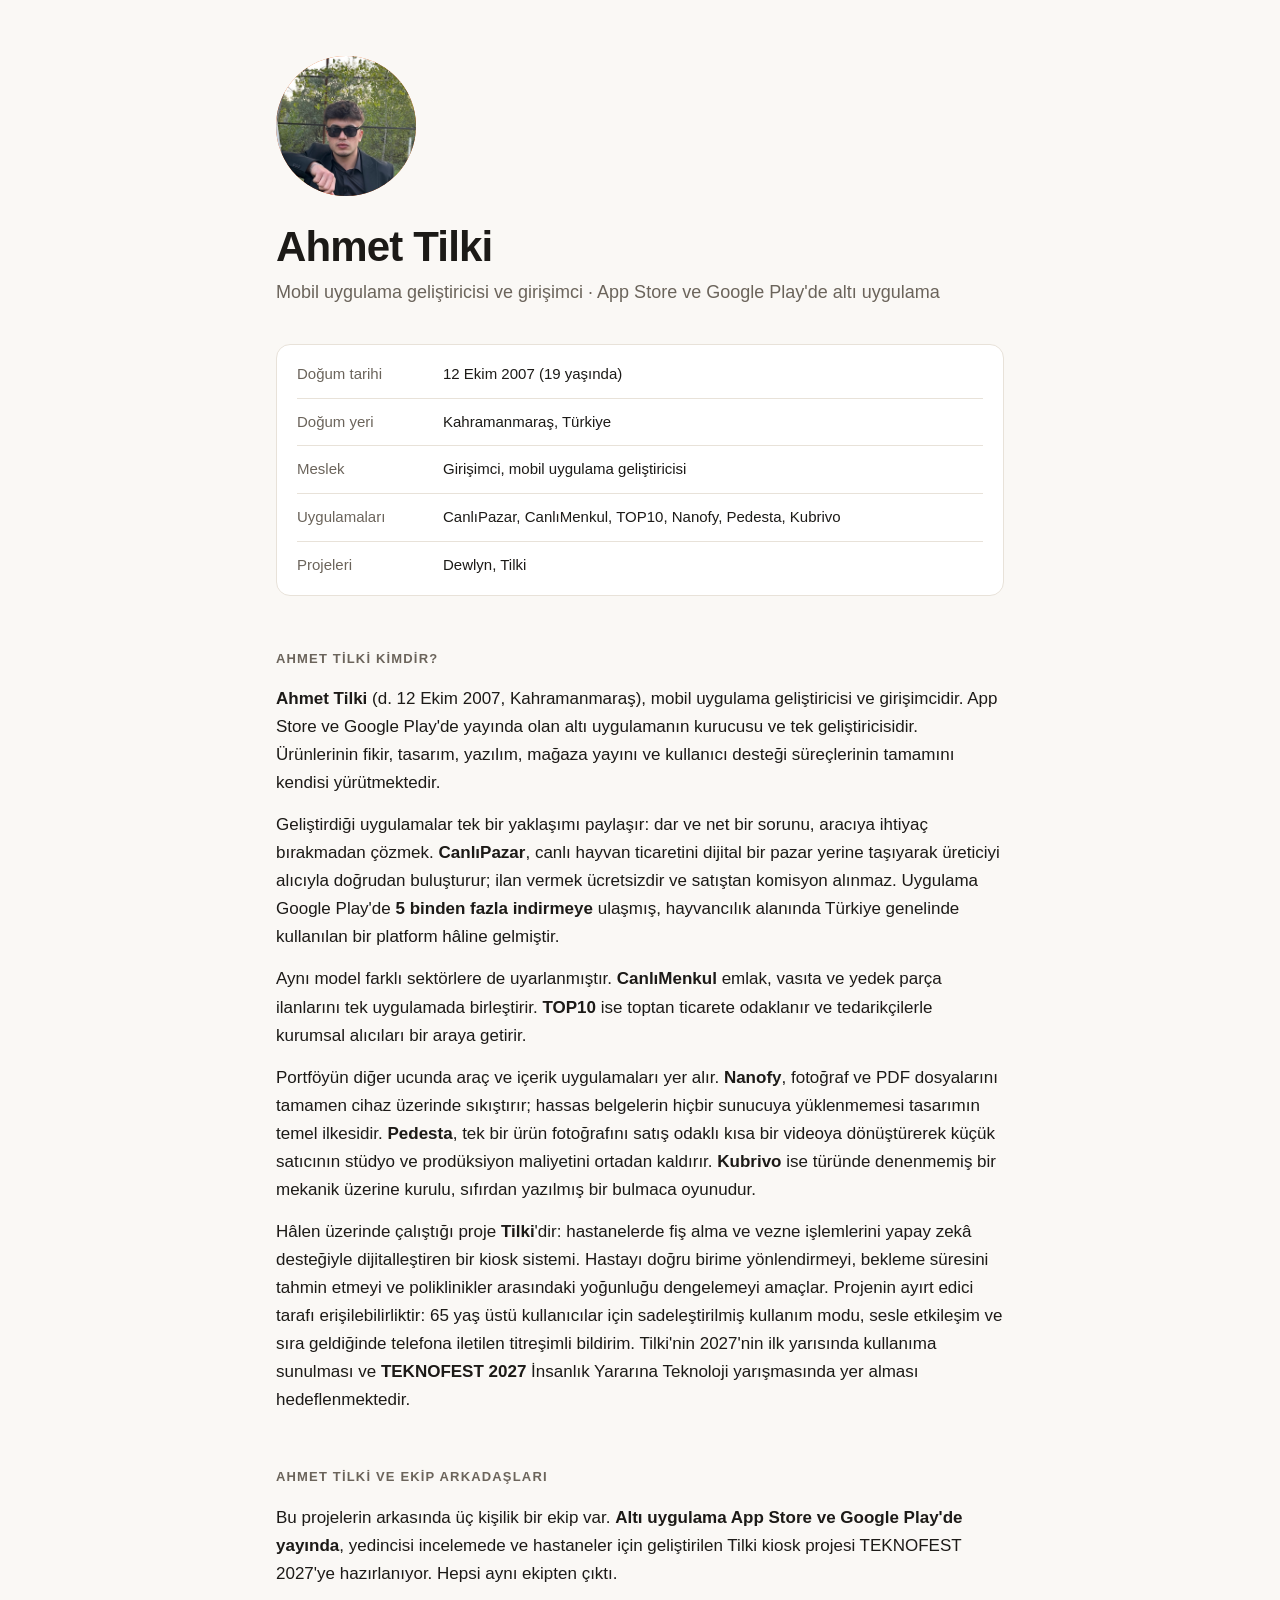
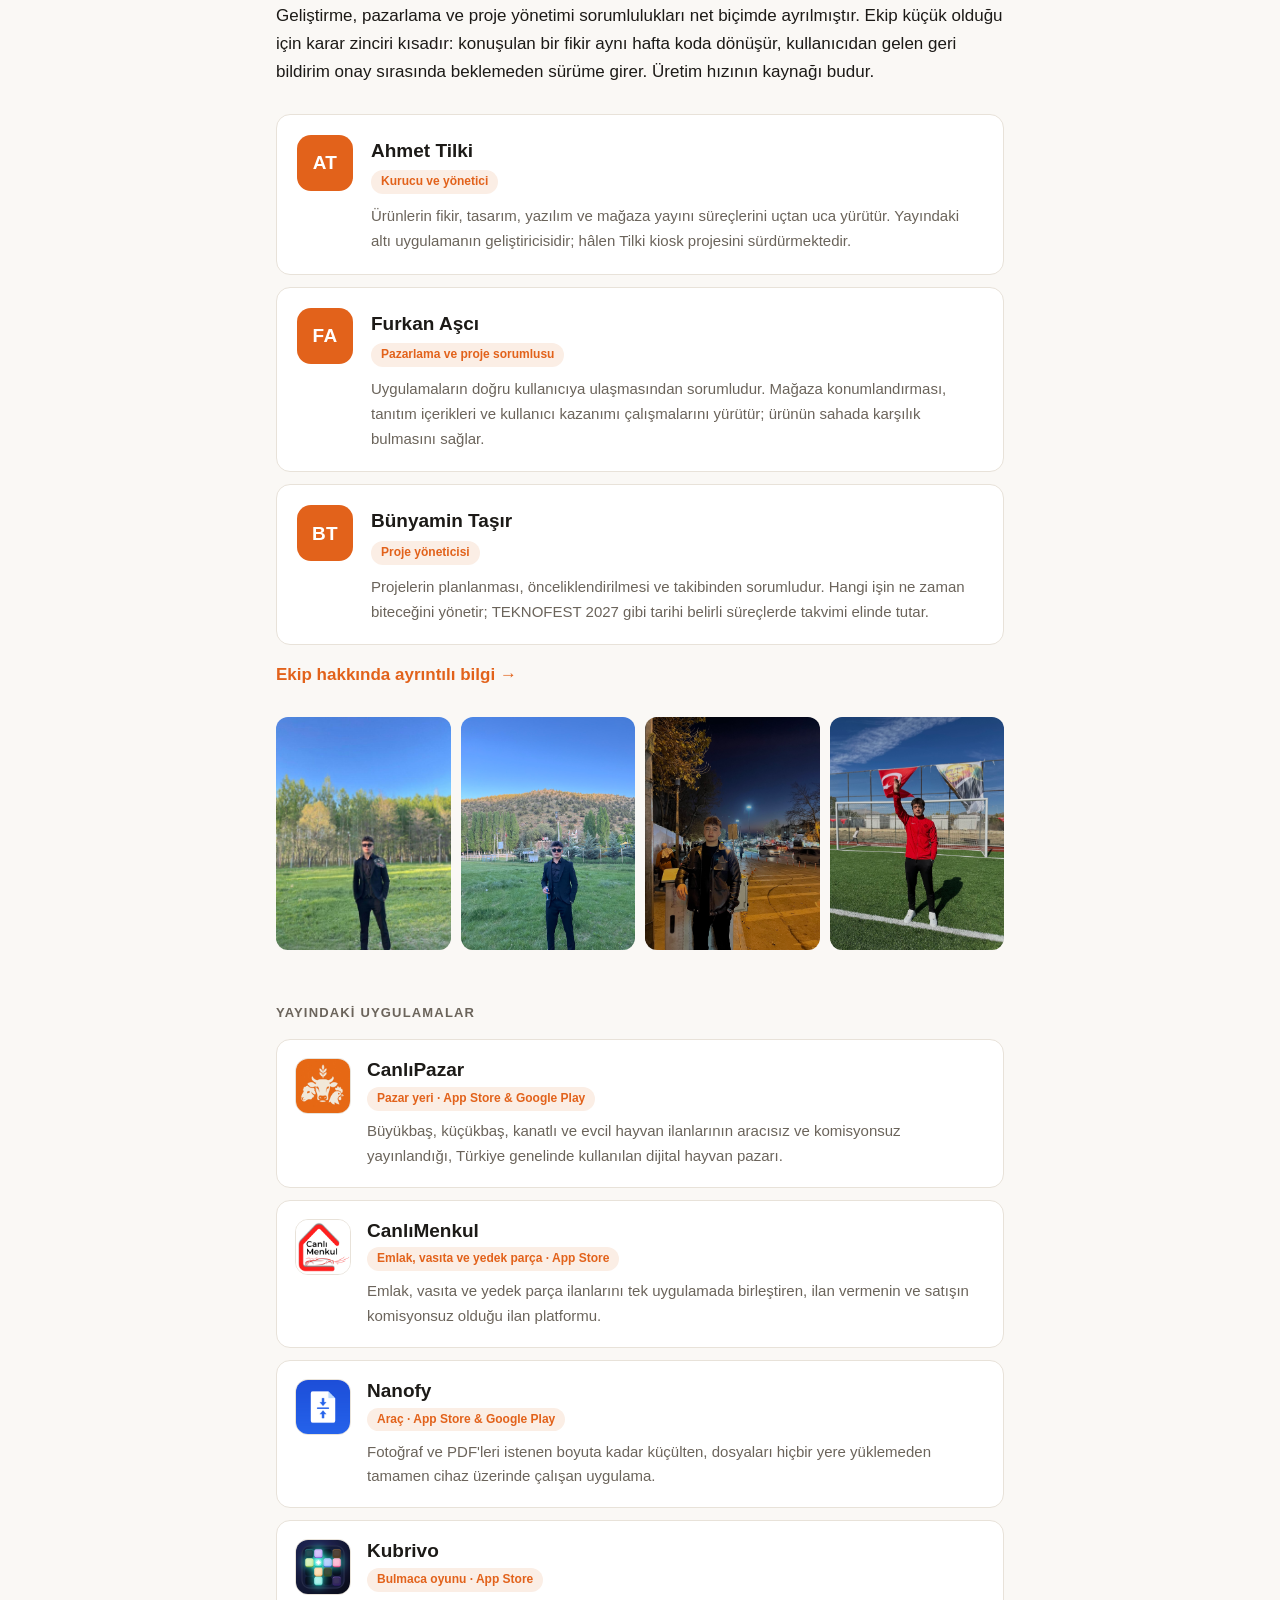
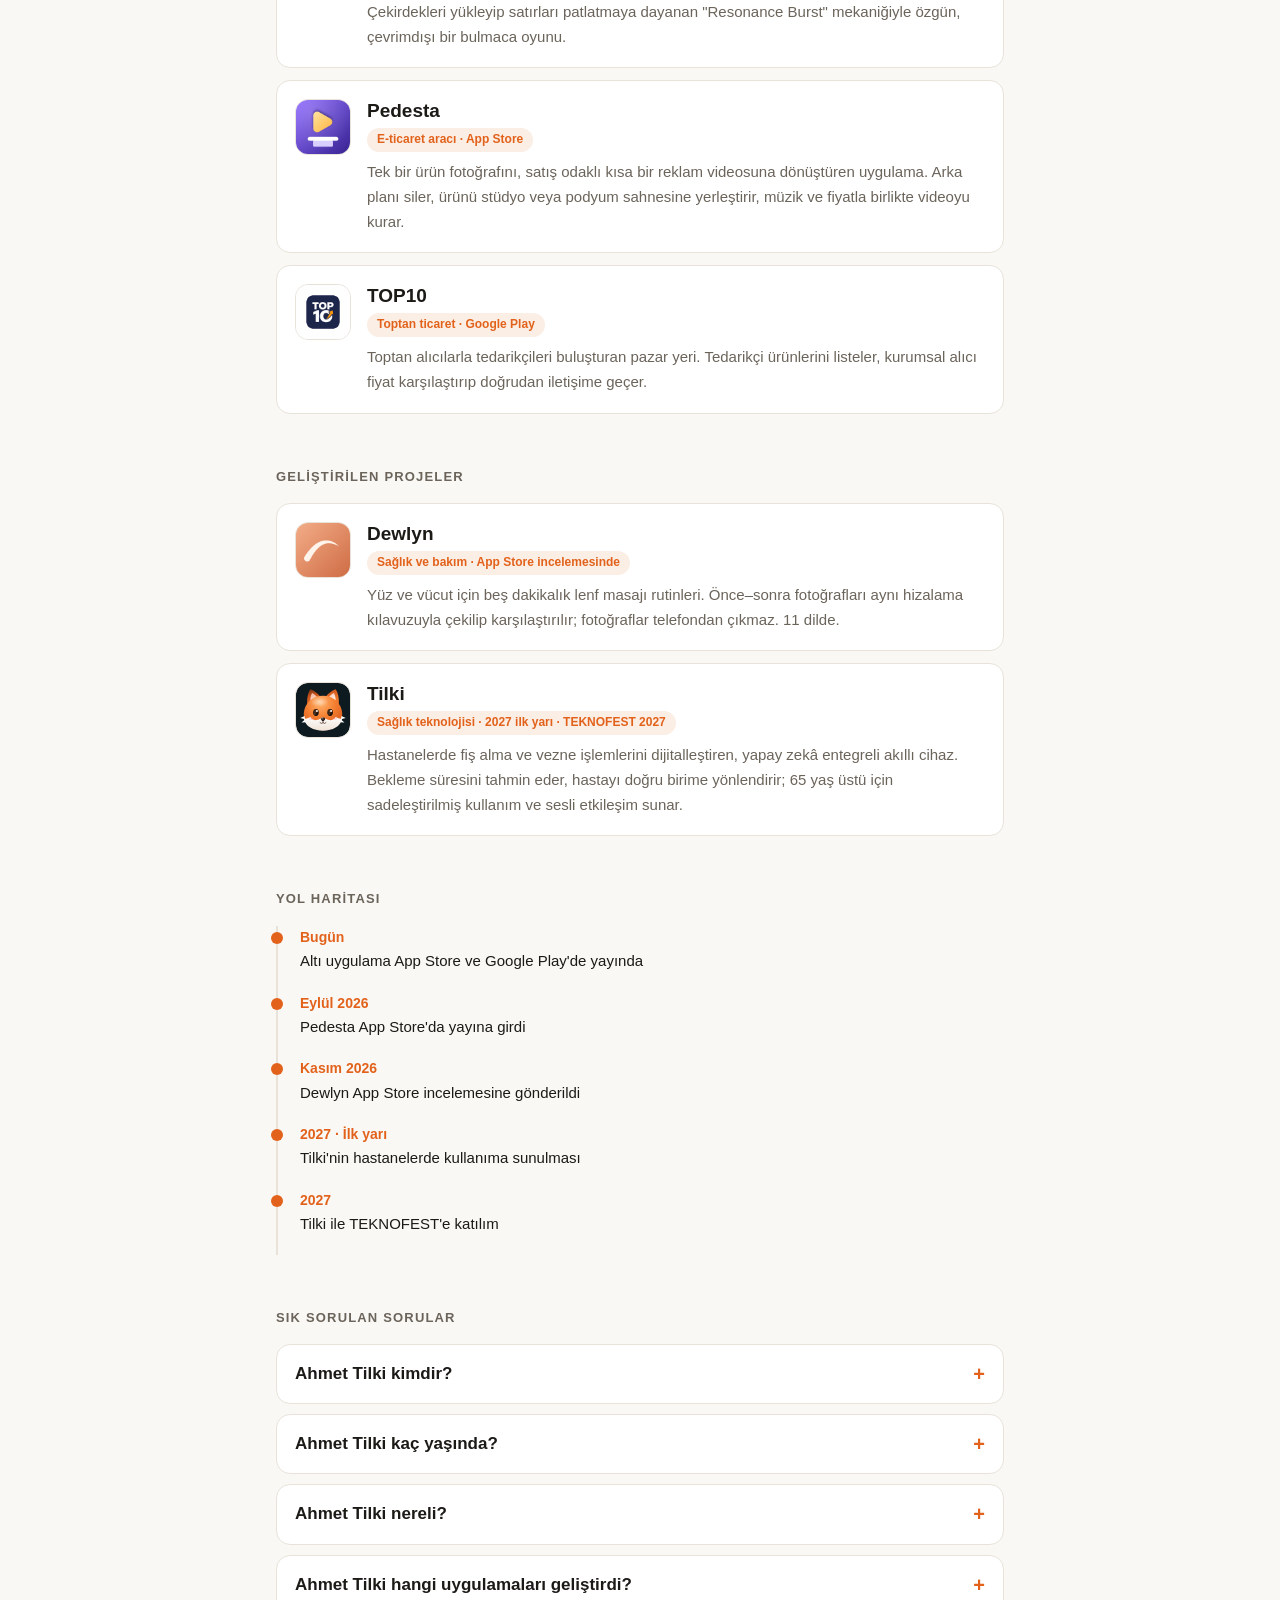
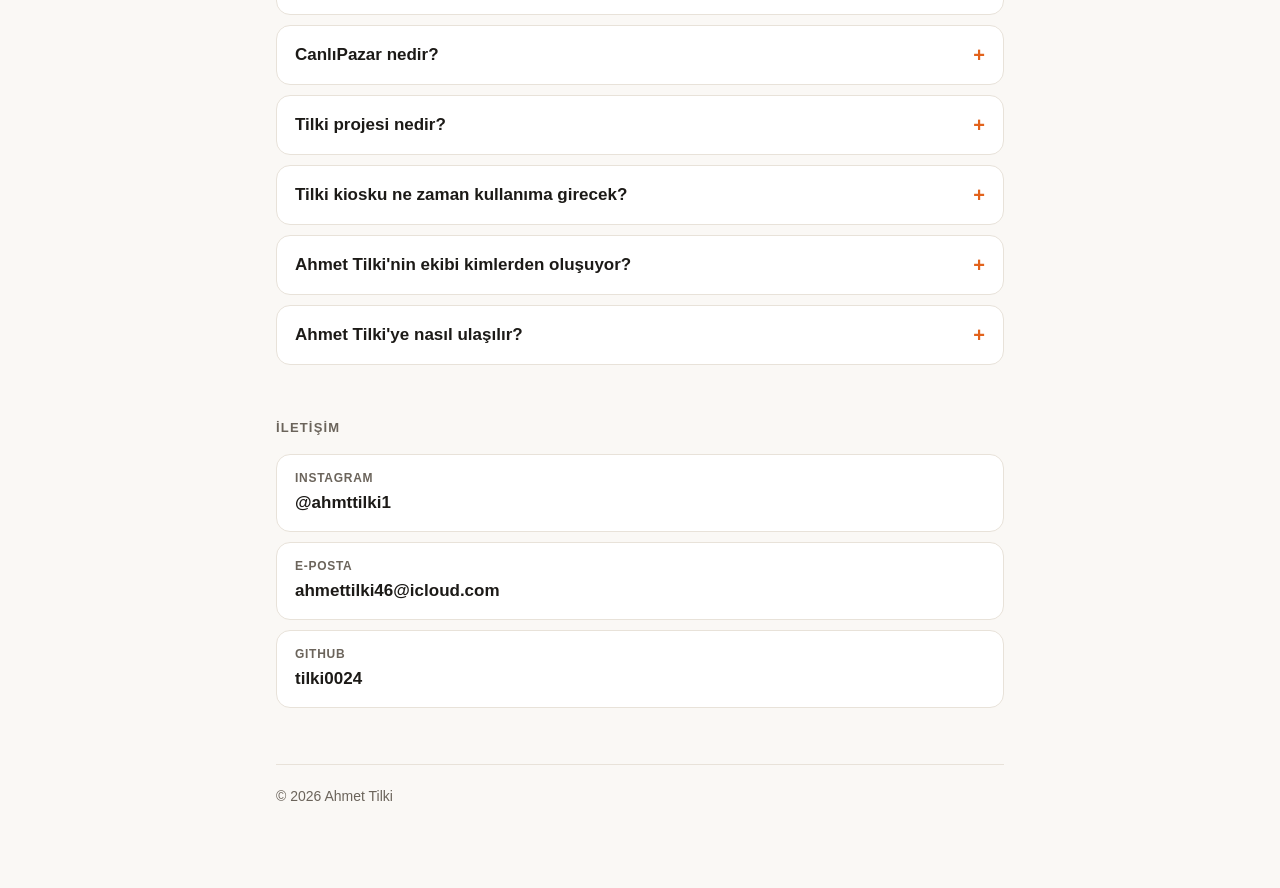
==== commit aa2e6cc3: "Ekip unvanlari guncellendi Co-Authored-By: Claude Opus 5 <noreply@anthropic.com>" ====
--- a/index.html
+++ b/index.html
@@ -94,7 +94,7 @@
       "name": "Ahmet Tilki'nin ekibi kimlerden oluşuyor?",
       "acceptedAnswer": {
         "@type": "Answer",
-        "text": "Ekip üç kişiden oluşuyor: Ahmet Tilki (kurucu ve mobil uygulama geliştiricisi), Furkan Aşcı (pazarlama) ve Bünyamin Taşır (proje yöneticisi)."
+        "text": "Ekip üç kişiden oluşuyor: Ahmet Tilki (kurucu ve yönetici), Furkan Aşcı (pazarlama ve proje sorumlusu) ve Bünyamin Taşır (proje yöneticisi)."
       }
     },
     {
@@ -143,7 +143,7 @@
     <div class="bas">AT</div>
     <div>
       <h3>Ahmet Tilki</h3>
-      <span class="etiket">Kurucu · Mobil uygulama geliştiricisi</span>
+      <span class="etiket">Kurucu ve yönetici</span>
       <p>Ürünlerin fikir, tasarım, yazılım ve mağaza yayını süreçlerini uçtan uca yürütür. Yayındaki altı uygulamanın geliştiricisidir; hâlen Tilki kiosk projesini sürdürmektedir.</p>
     </div>
   </div>
@@ -151,7 +151,7 @@
     <div class="bas">FA</div>
     <div>
       <h3>Furkan Aşcı</h3>
-      <span class="etiket">Pazarlama</span>
+      <span class="etiket">Pazarlama ve proje sorumlusu</span>
       <p>Uygulamaların doğru kullanıcıya ulaşmasından sorumludur. Mağaza konumlandırması, tanıtım içerikleri ve kullanıcı kazanımı çalışmalarını yürütür; ürünün sahada karşılık bulmasını sağlar.</p>
     </div>
   </div>
@@ -258,7 +258,7 @@
   </details>
   <details>
     <summary>Ahmet Tilki'nin ekibi kimlerden oluşuyor?</summary>
-    <p>Ekip üç kişiden oluşuyor: Ahmet Tilki (kurucu ve mobil uygulama geliştiricisi), Furkan Aşcı (pazarlama) ve Bünyamin Taşır (proje yöneticisi).</p>
+    <p>Ekip üç kişiden oluşuyor: Ahmet Tilki (kurucu ve yönetici), Furkan Aşcı (pazarlama ve proje sorumlusu) ve Bünyamin Taşır (proje yöneticisi).</p>
   </details>
   <details>
     <summary>Ahmet Tilki'ye nasıl ulaşılır?</summary>
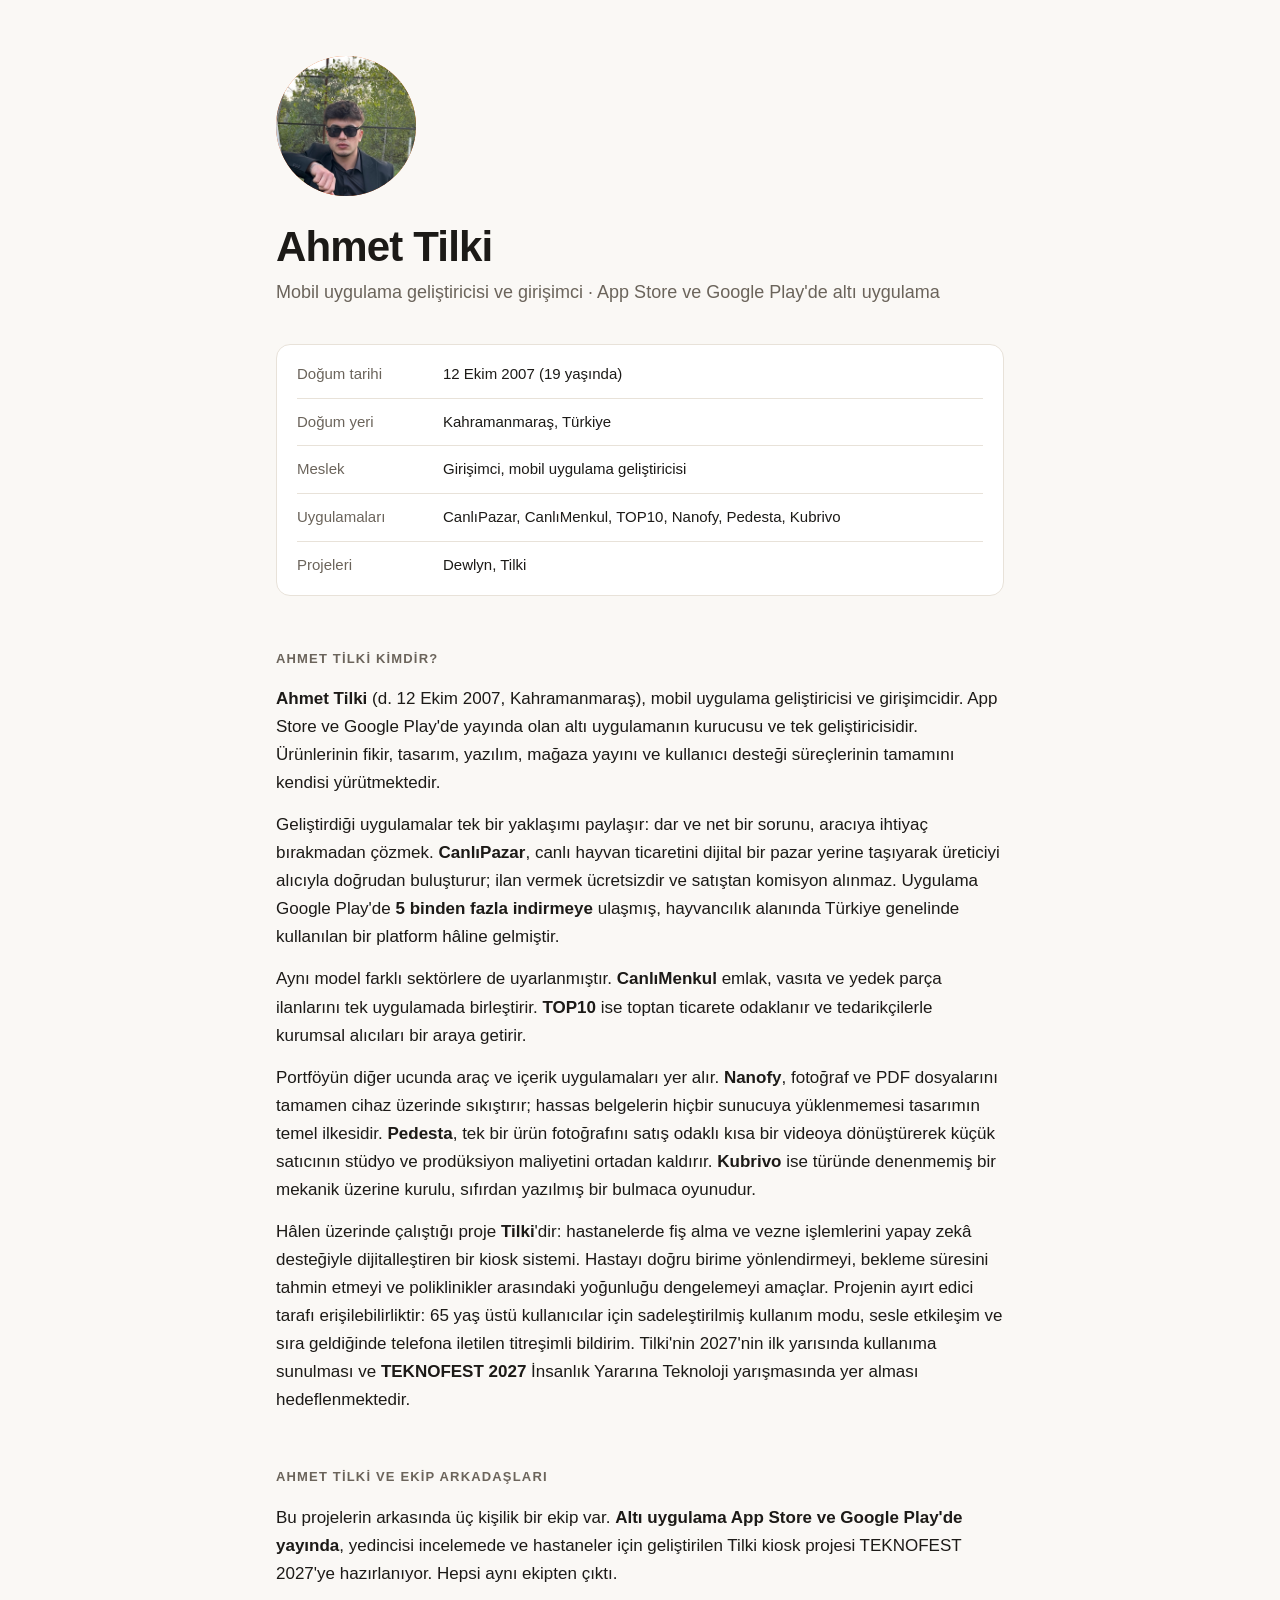
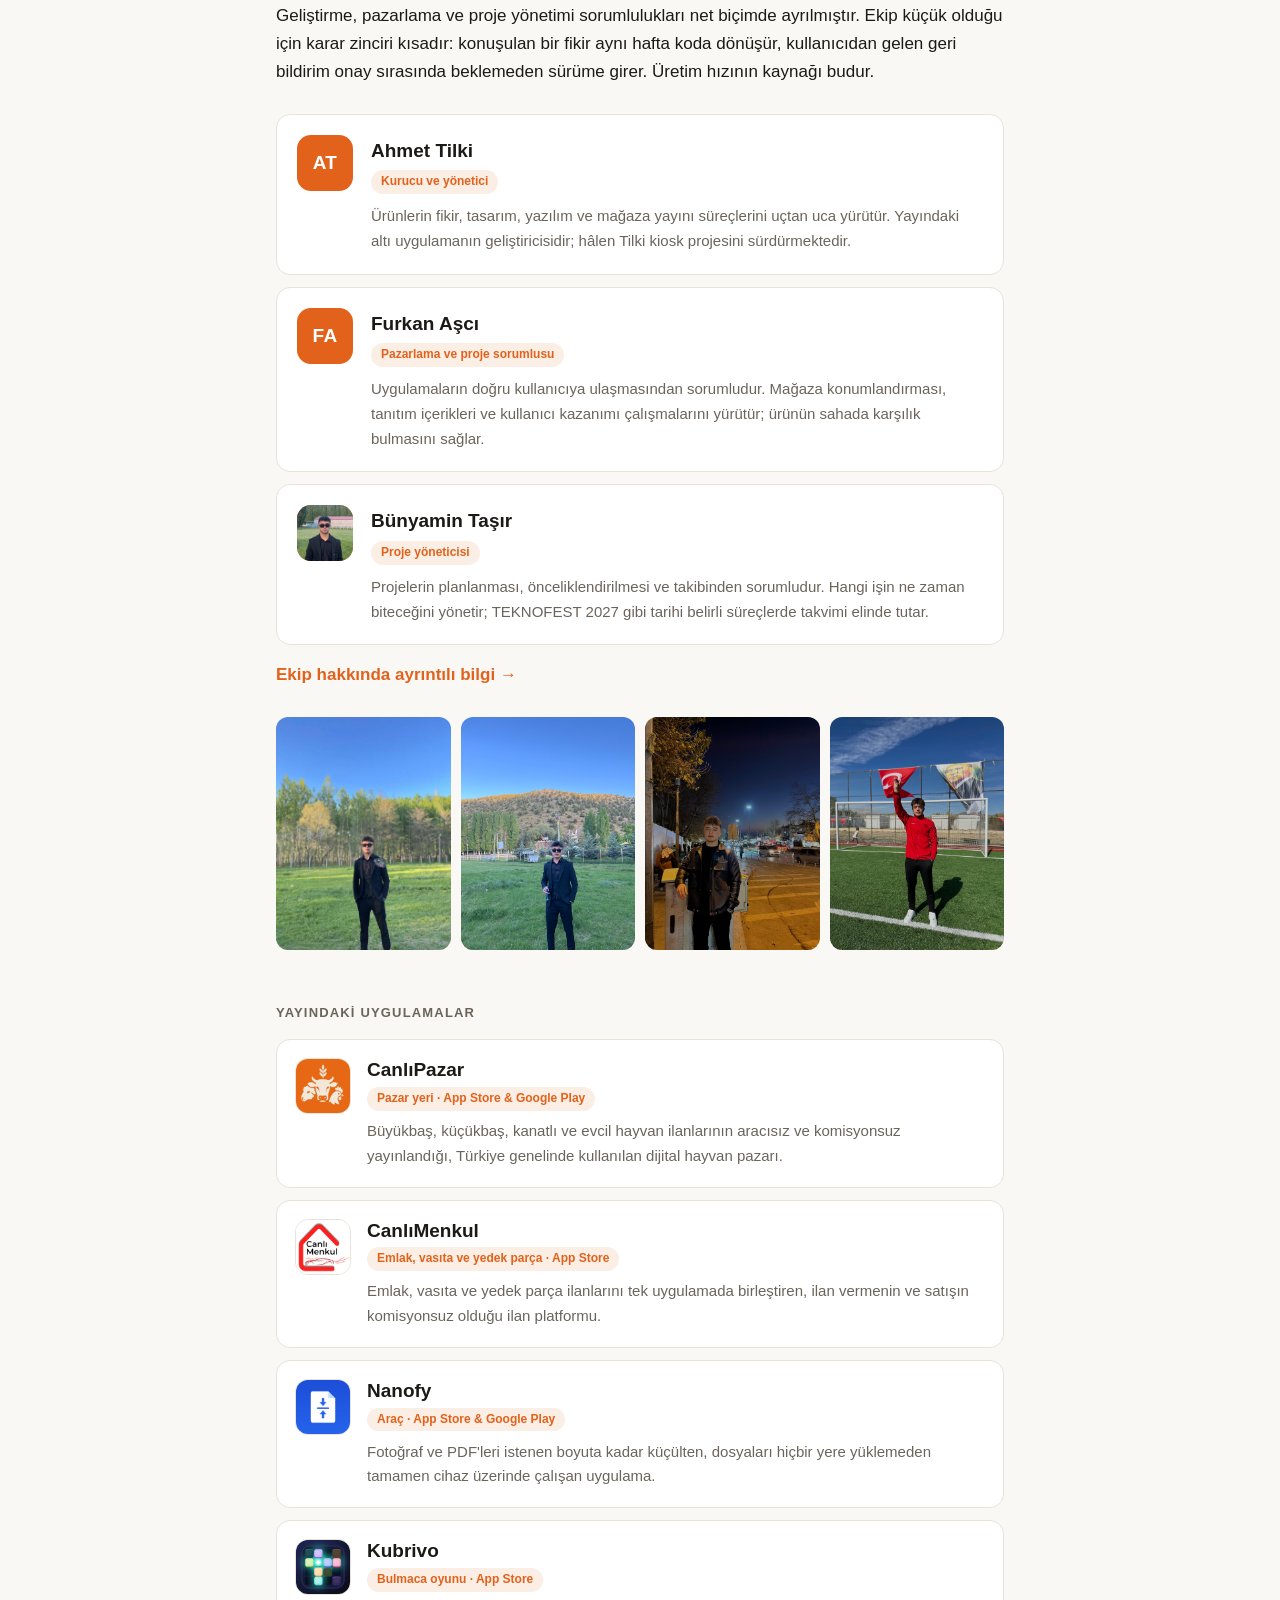
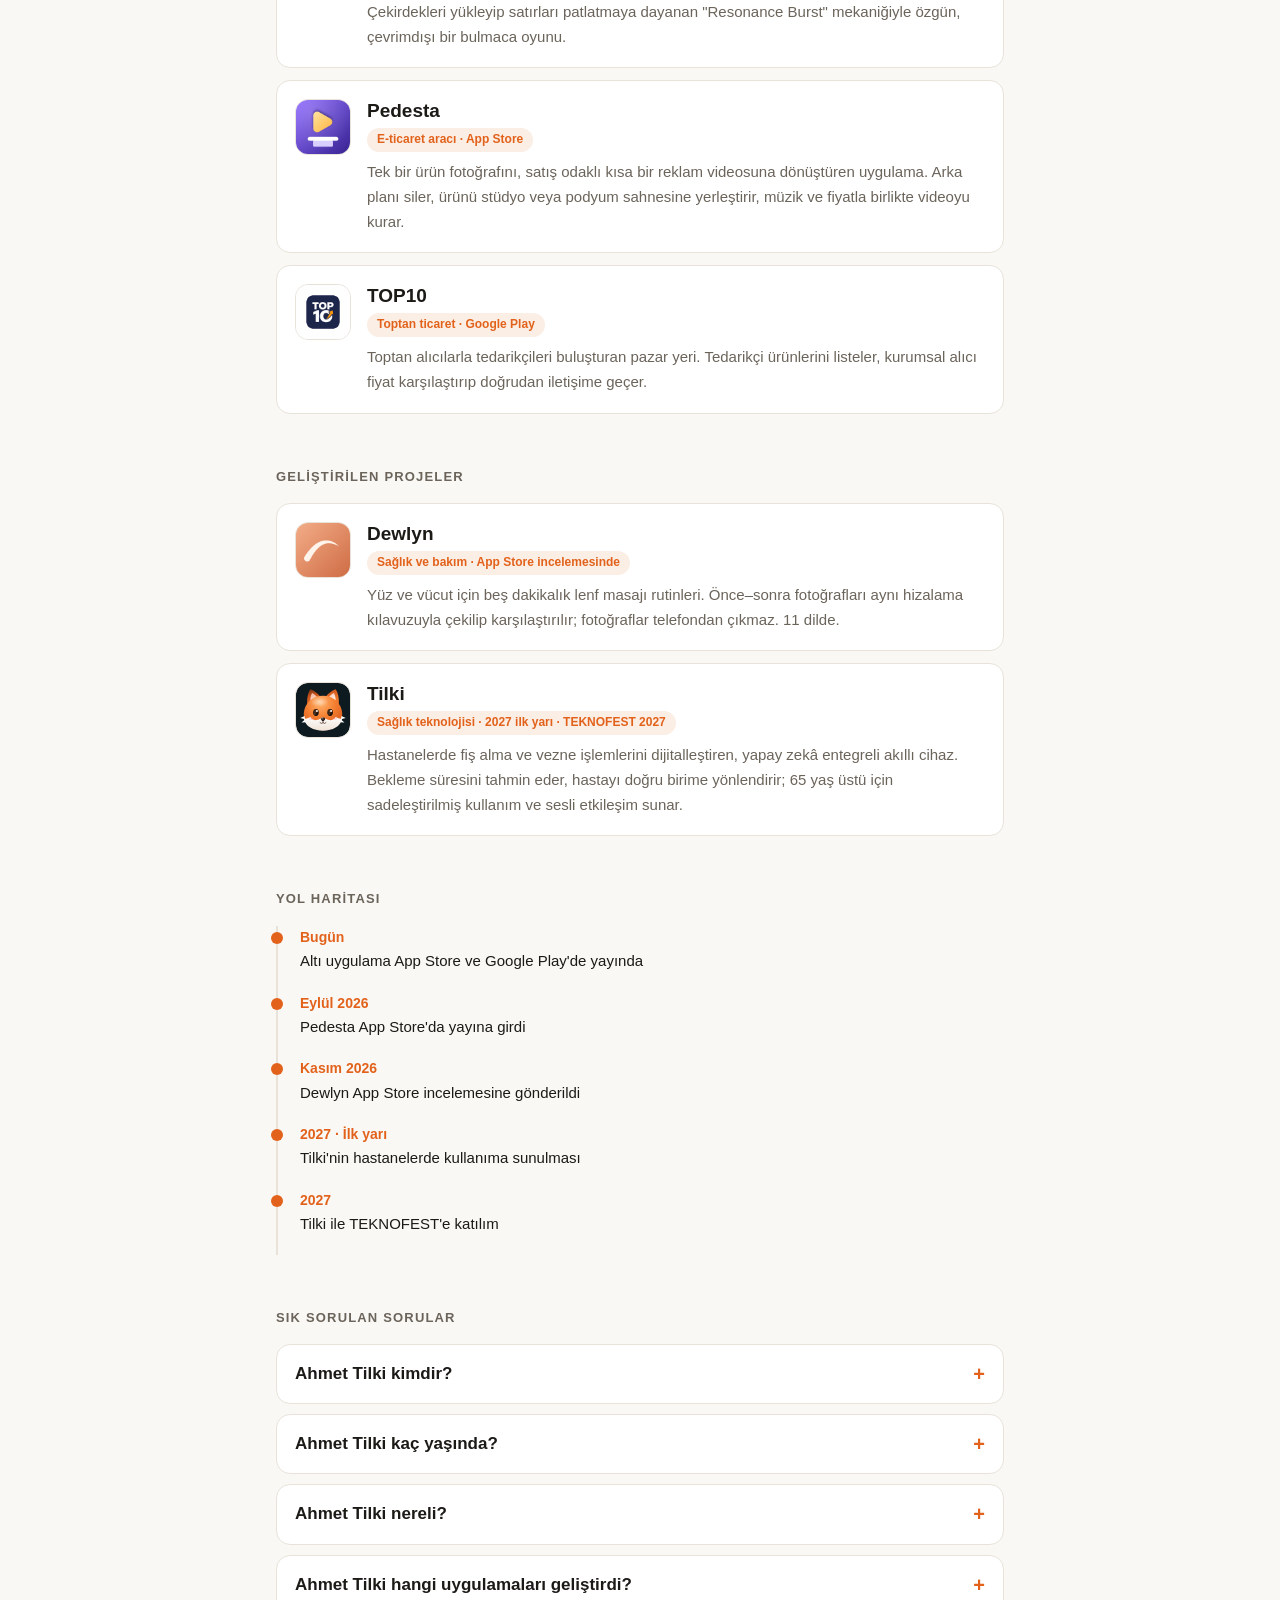
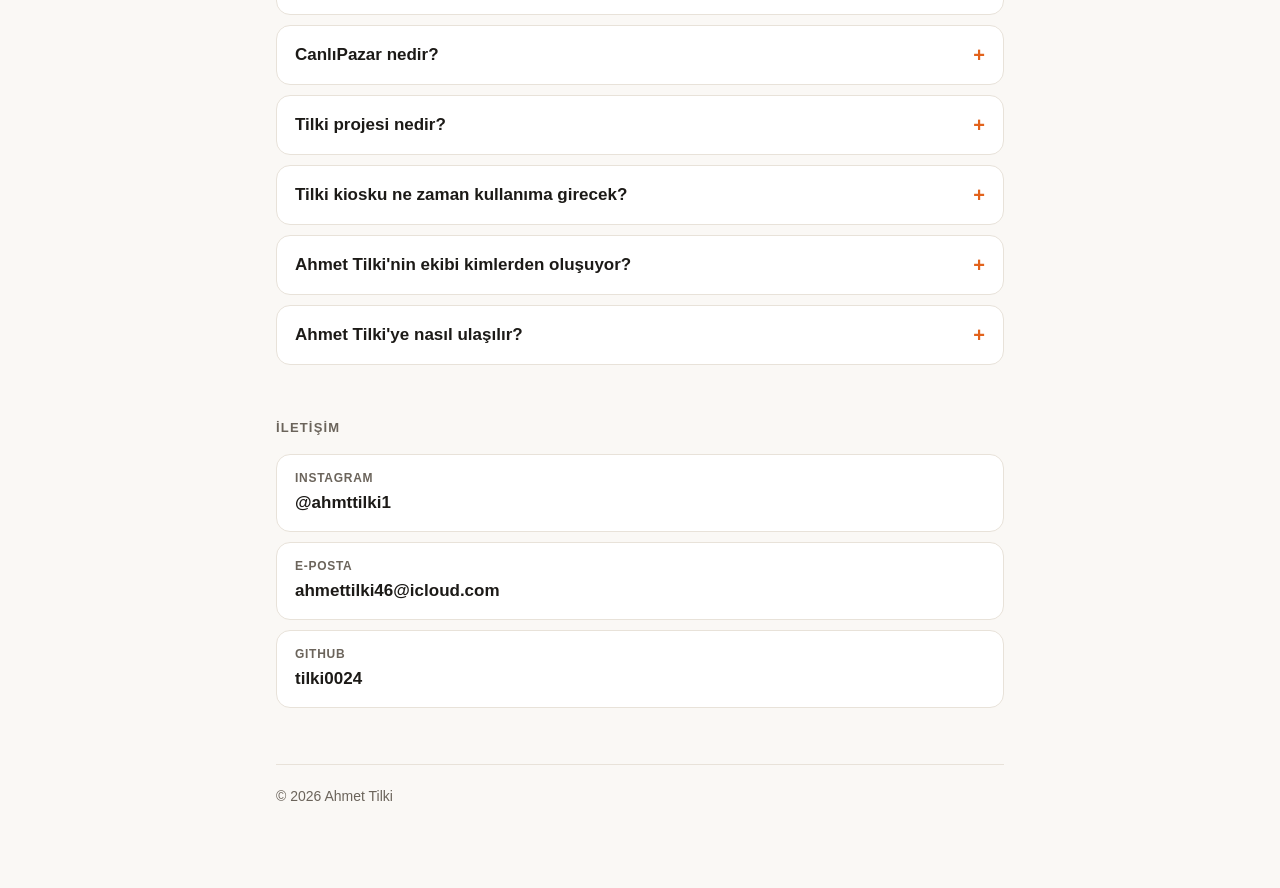
==== commit eeb7e6cf: "Bunyamin Tasir'in fotografi ekip kartlarina eklendi Co-Authored-By: Claude Opus 5 <noreply@anthropic" ====
--- a/index.html
+++ b/index.html
@@ -156,7 +156,7 @@
     </div>
   </div>
   <div class="uye">
-    <div class="bas">BT</div>
+    <img class="bas" src="/img/ekip-bt.jpg" alt="Bünyamin Taşır">
     <div>
       <h3>Bünyamin Taşır</h3>
       <span class="etiket">Proje yöneticisi</span>
--- a/stil.css
+++ b/stil.css
@@ -70,6 +70,7 @@
 .ekip{display:grid;gap:12px;margin:28px 0 0}
 .uye{display:flex;gap:18px;align-items:flex-start;background:var(--card);border:1px solid var(--line);border-radius:14px;padding:20px}
 .uye .bas{width:56px;height:56px;border-radius:14px;flex:none;display:grid;place-items:center;background:var(--accent);color:#fff;font-weight:700;font-size:19px;letter-spacing:.02em}
+img.uye-foto,.uye img.bas{object-fit:cover;object-position:center 35%}
 .uye h2{margin:0;font-size:20px;text-transform:none;letter-spacing:0;color:var(--ink)}
 .uye p{margin:10px 0 0;color:var(--mute);font-size:15px}
 
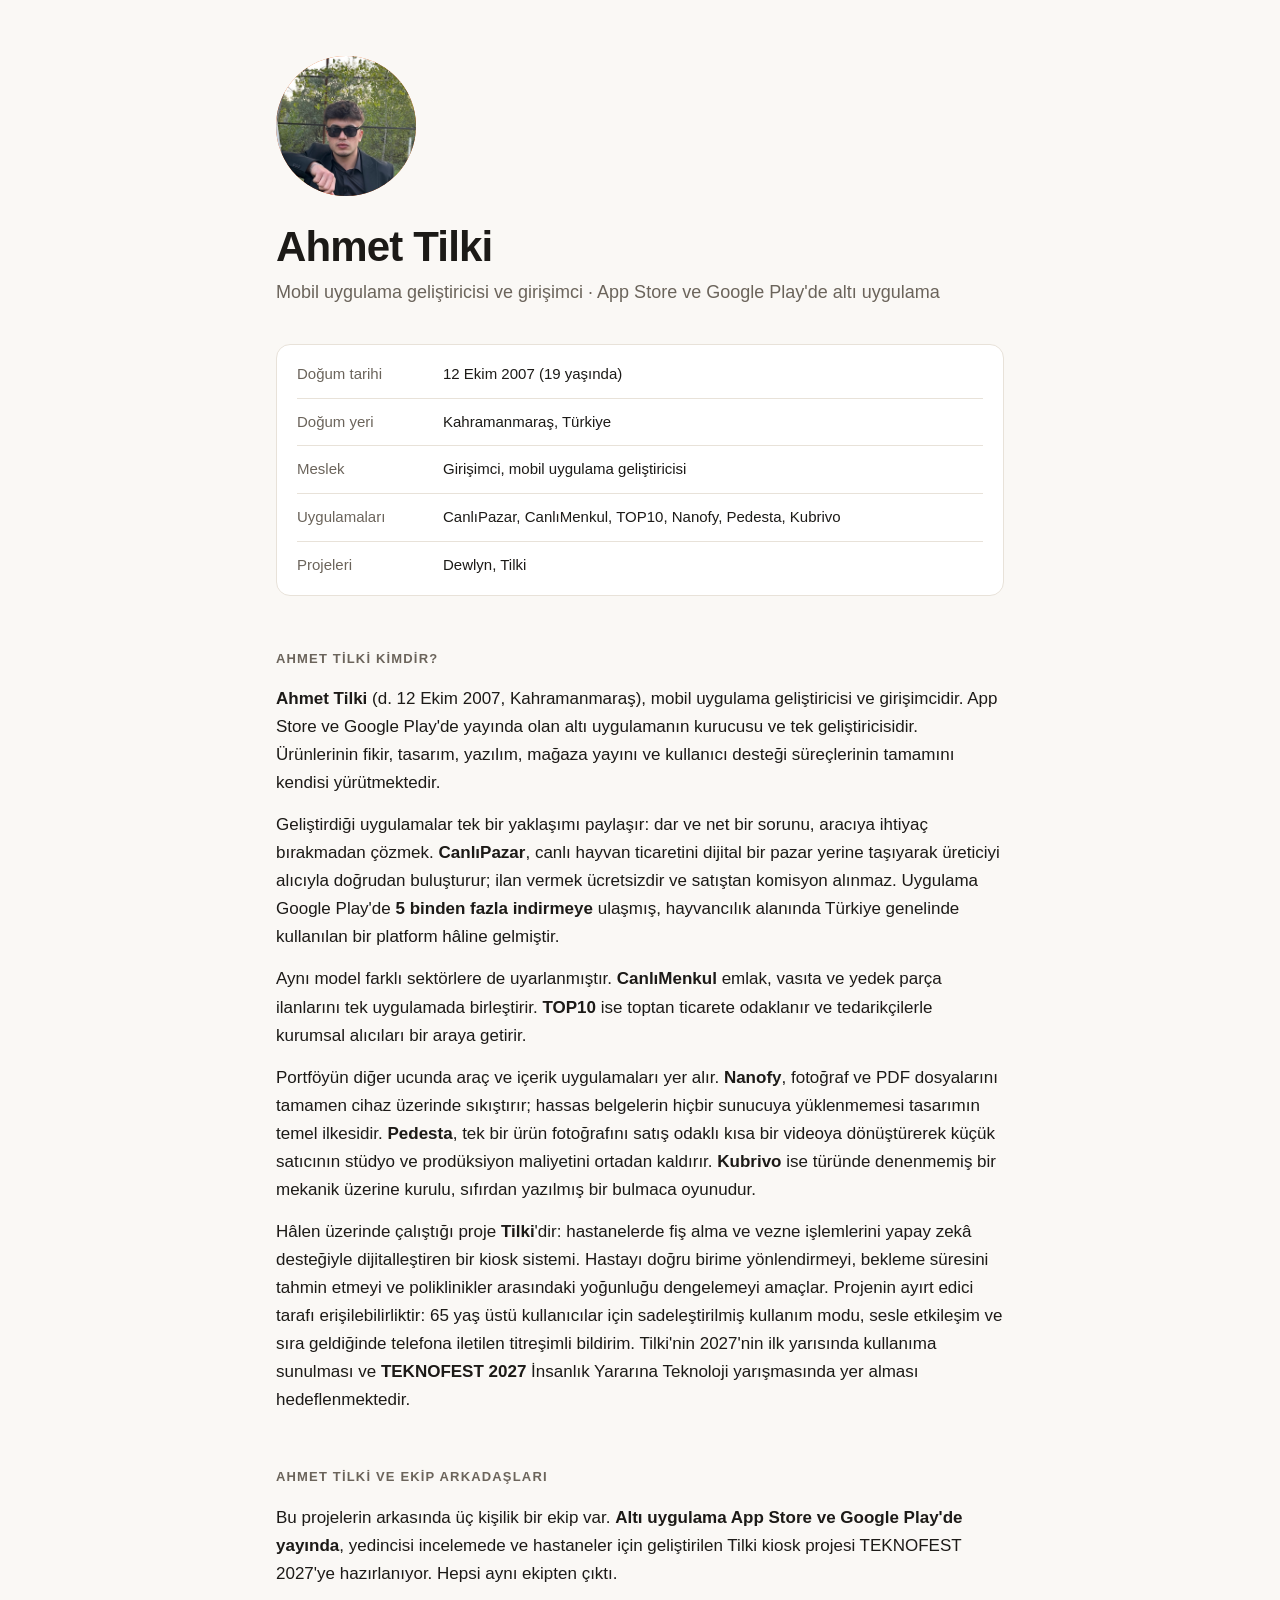
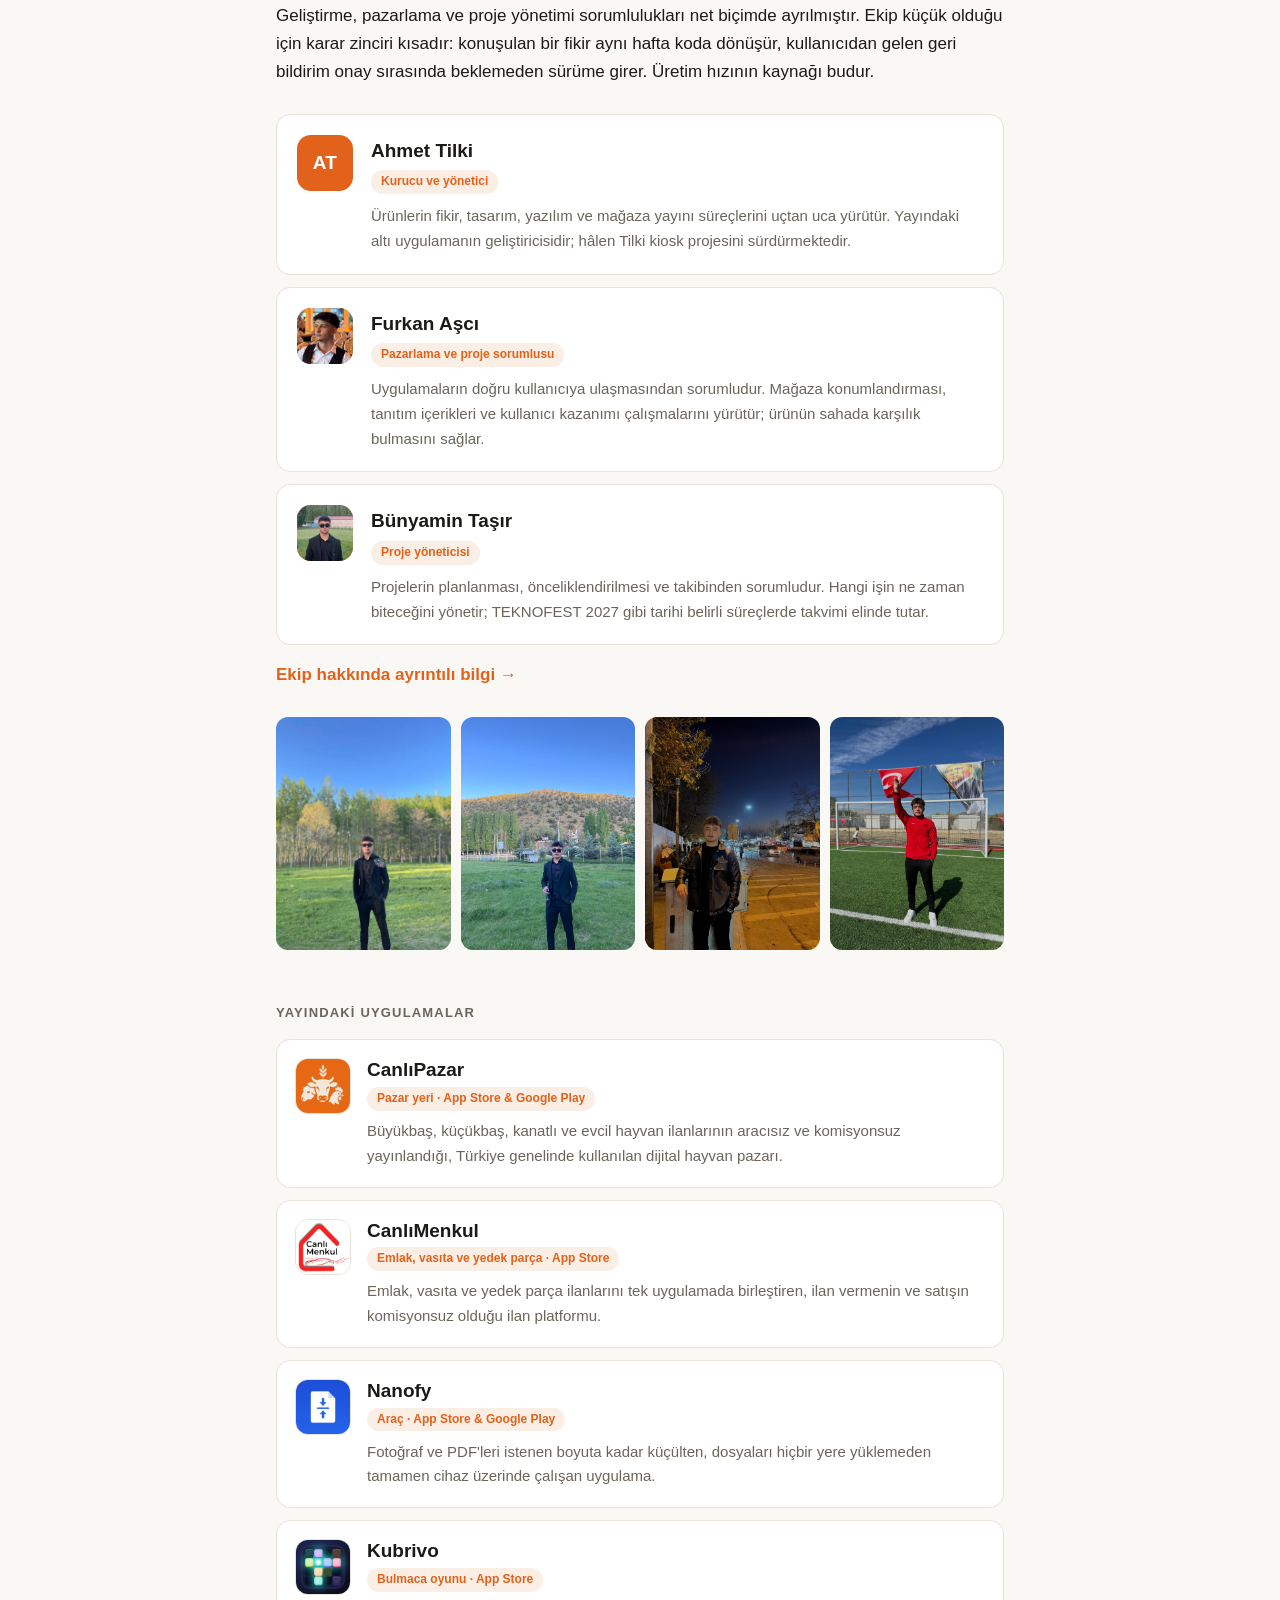
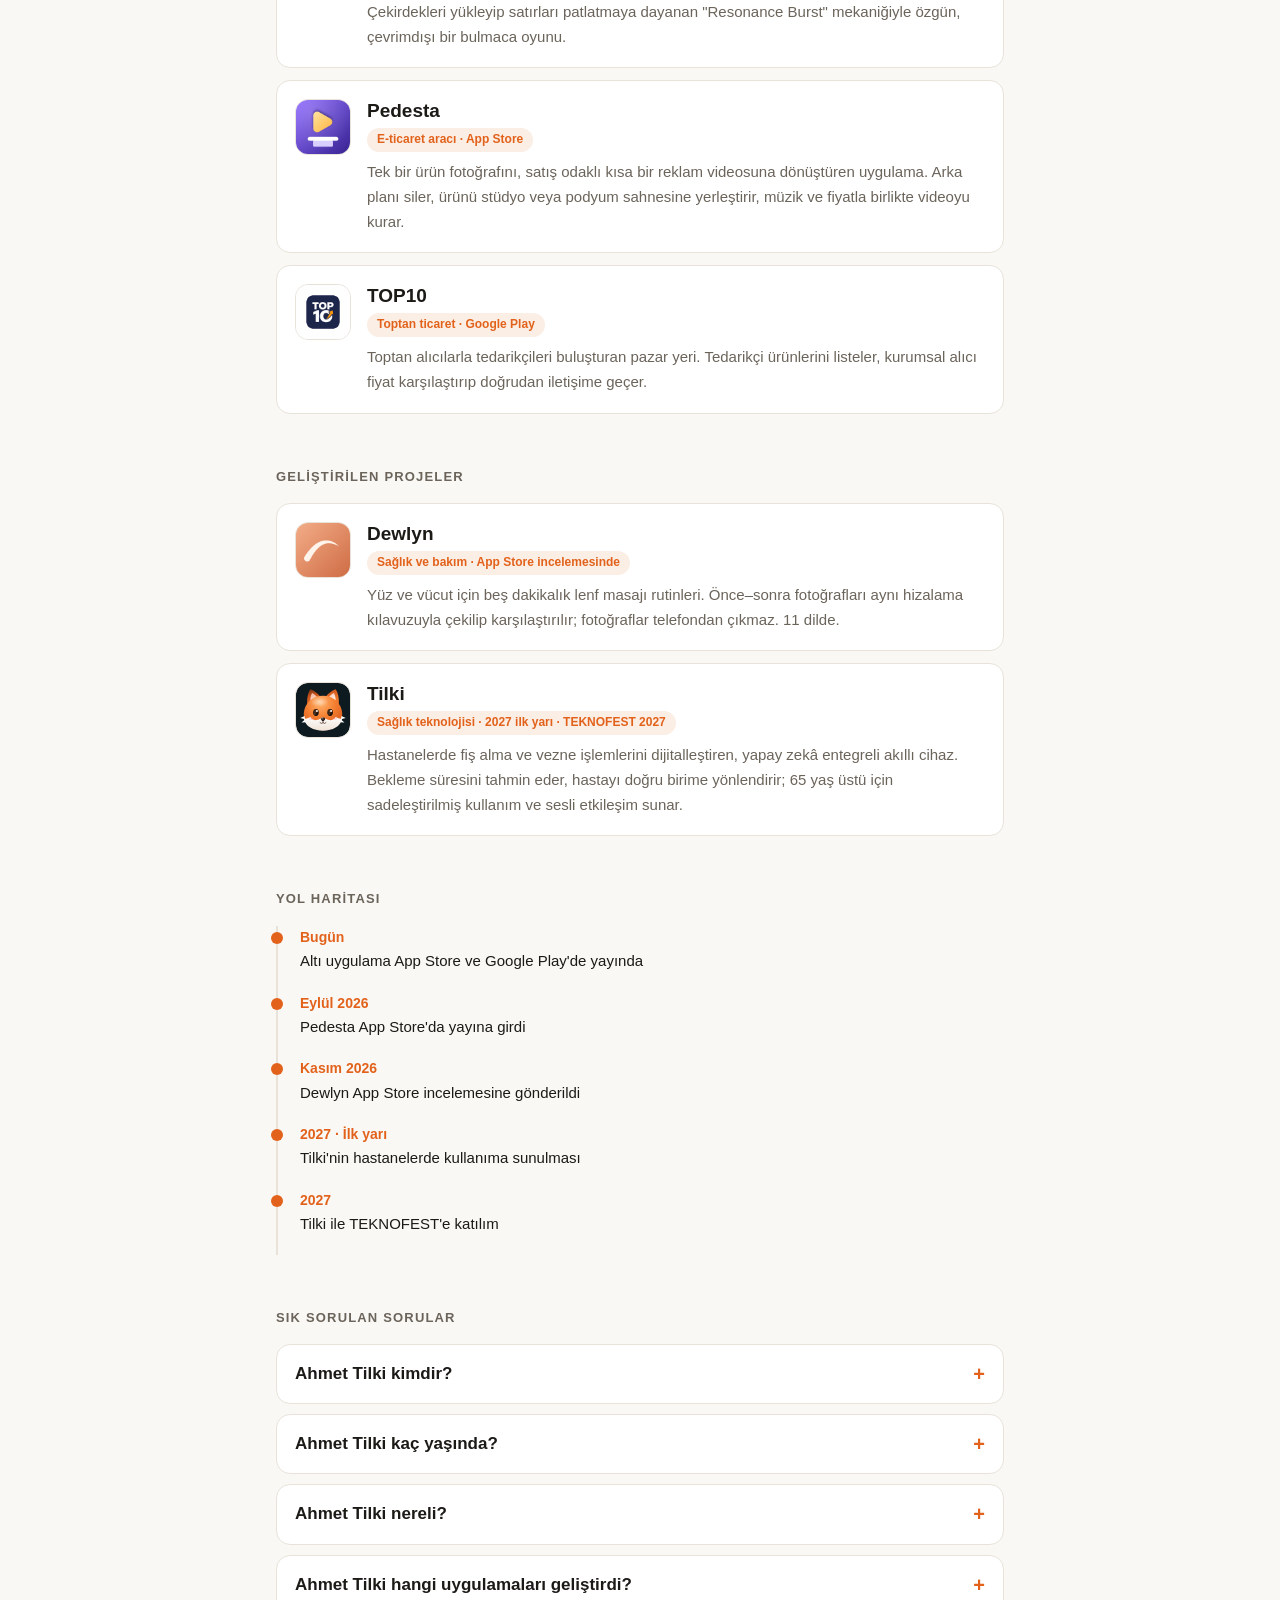
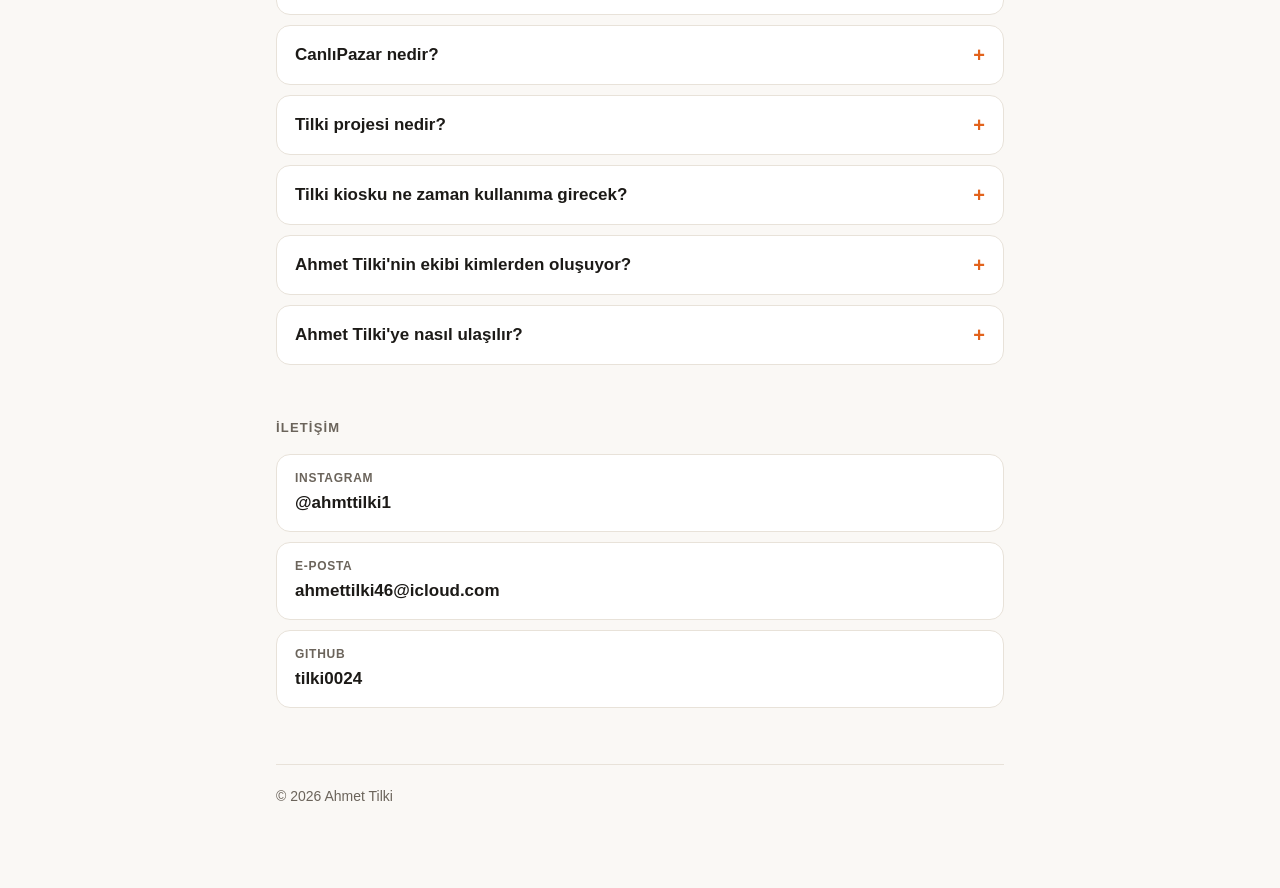
==== commit be3e8f07: "Furkan Asci'nin fotografi ekip kartlarina eklendi Co-Authored-By: Claude Opus 5 <noreply@anthropic.c" ====
--- a/index.html
+++ b/index.html
@@ -148,7 +148,7 @@
     </div>
   </div>
   <div class="uye">
-    <div class="bas">FA</div>
+    <img class="bas" src="/img/ekip-fa.jpg" alt="Furkan Aşcı">
     <div>
       <h3>Furkan Aşcı</h3>
       <span class="etiket">Pazarlama ve proje sorumlusu</span>
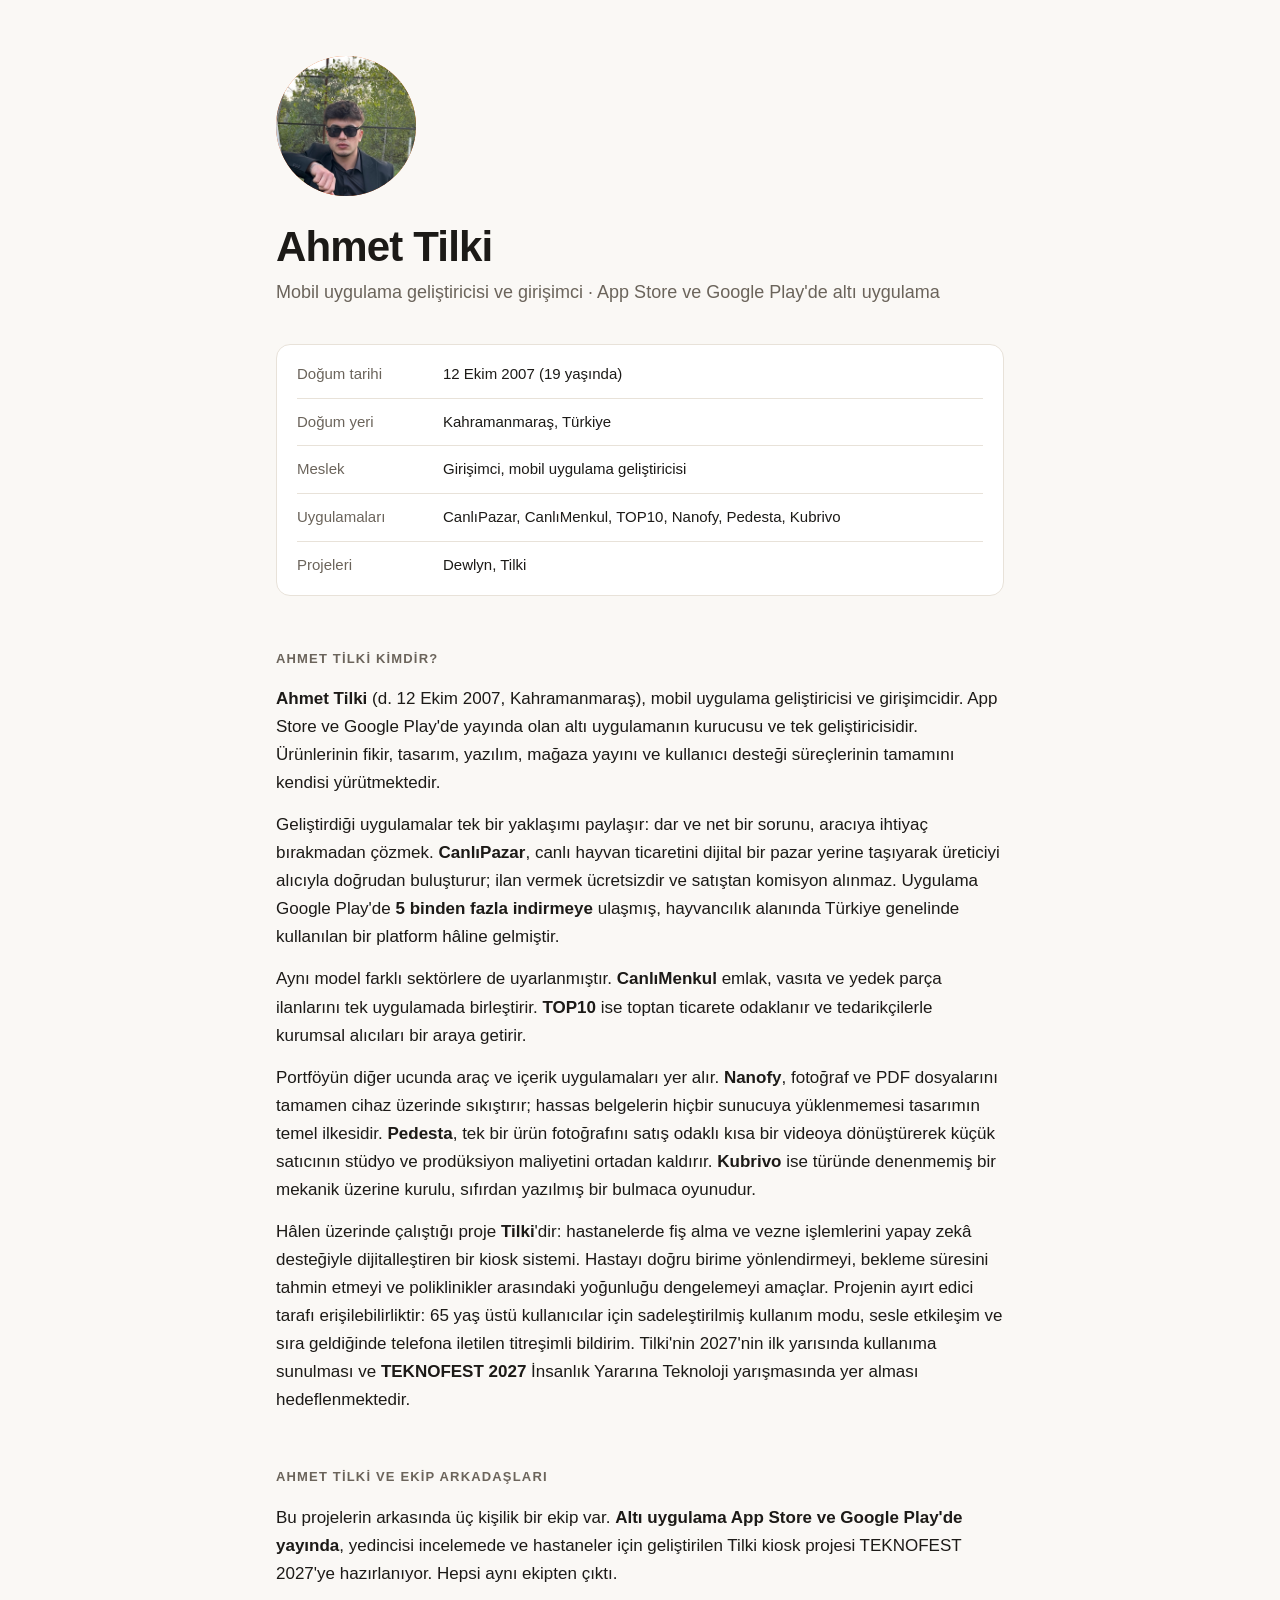
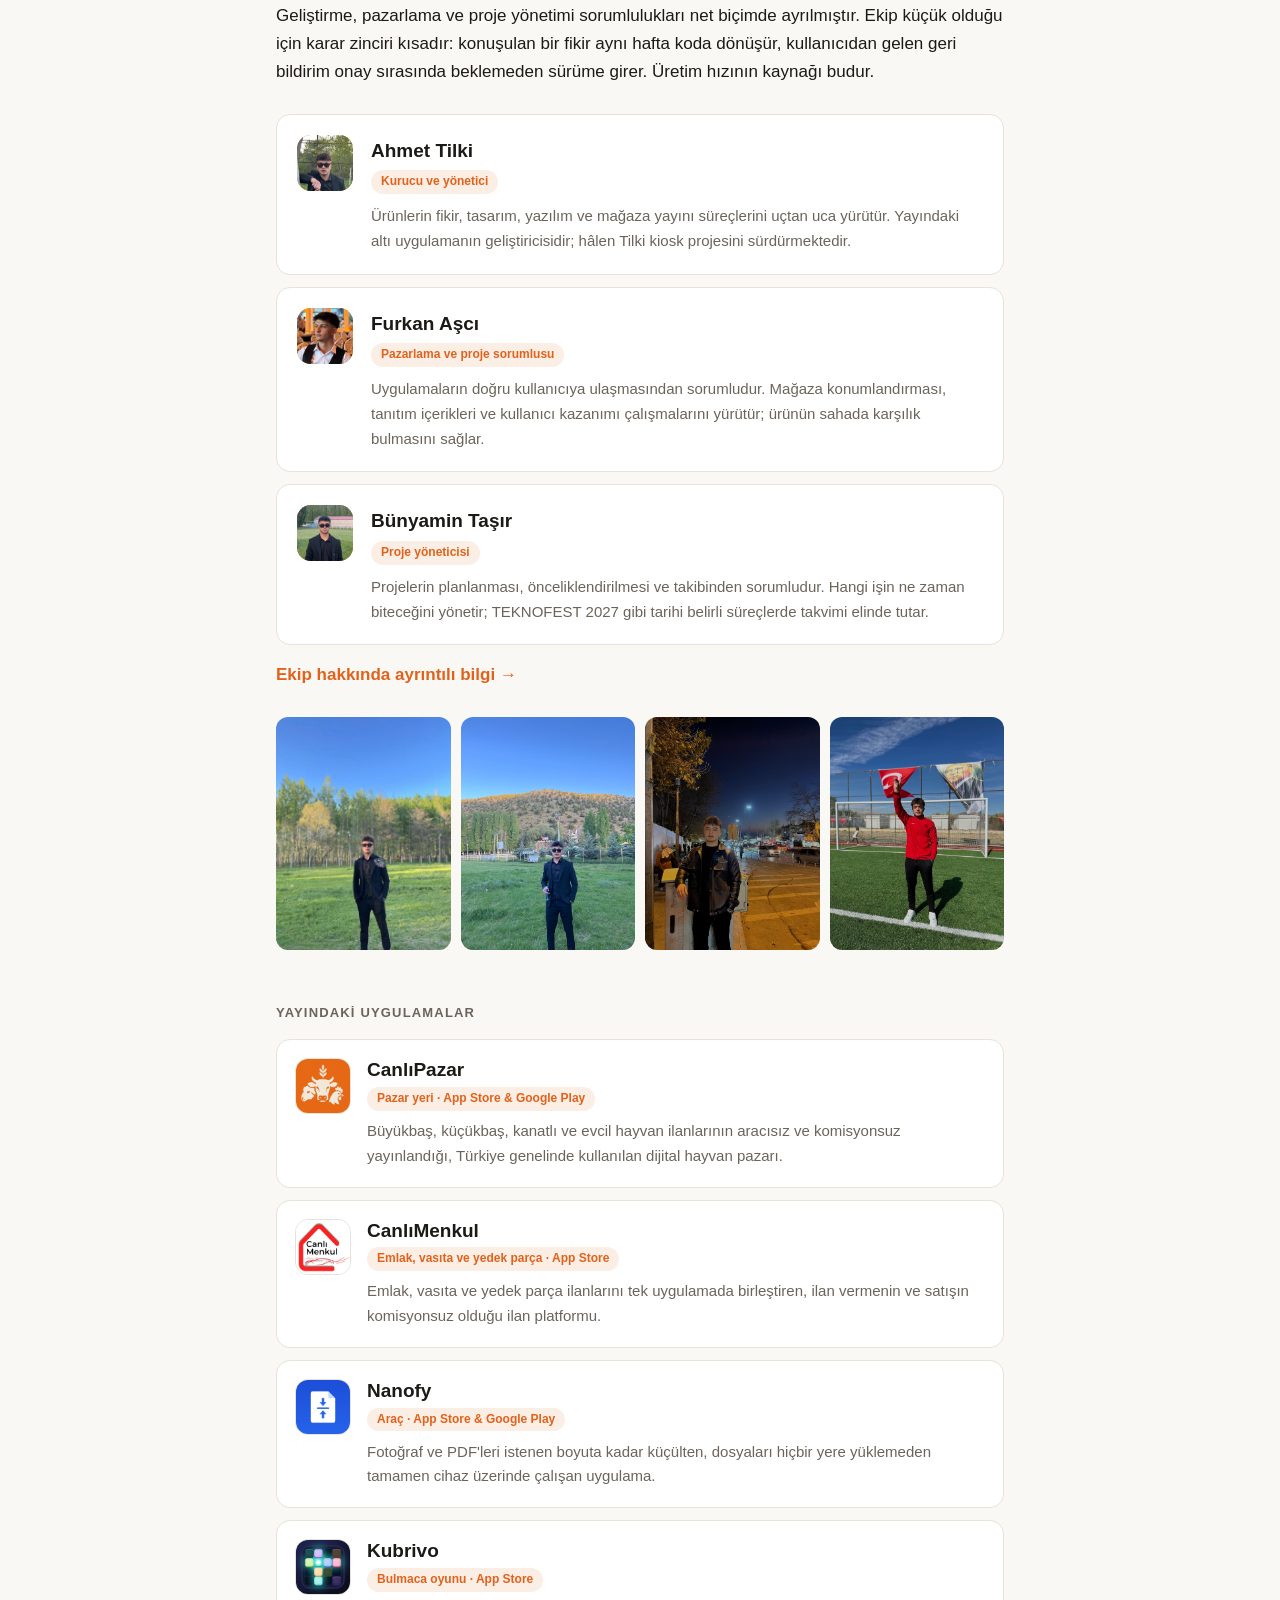
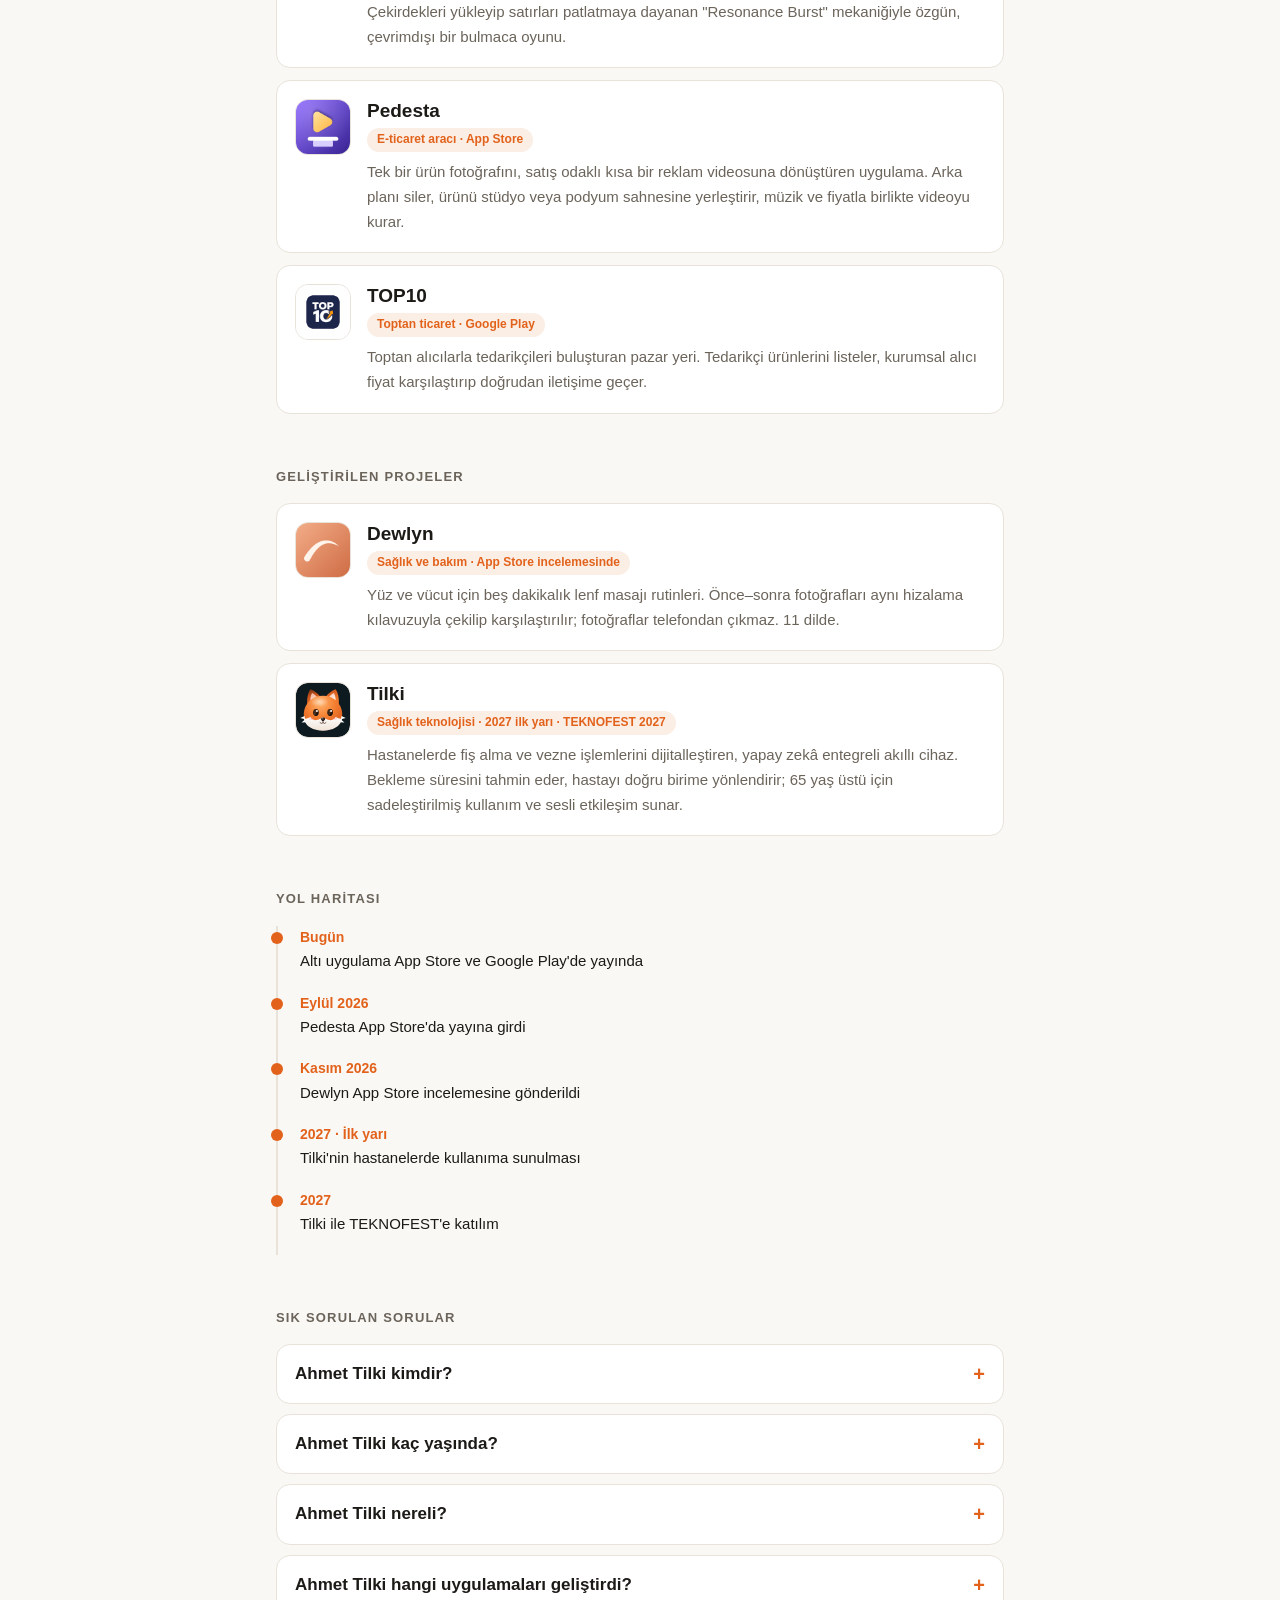
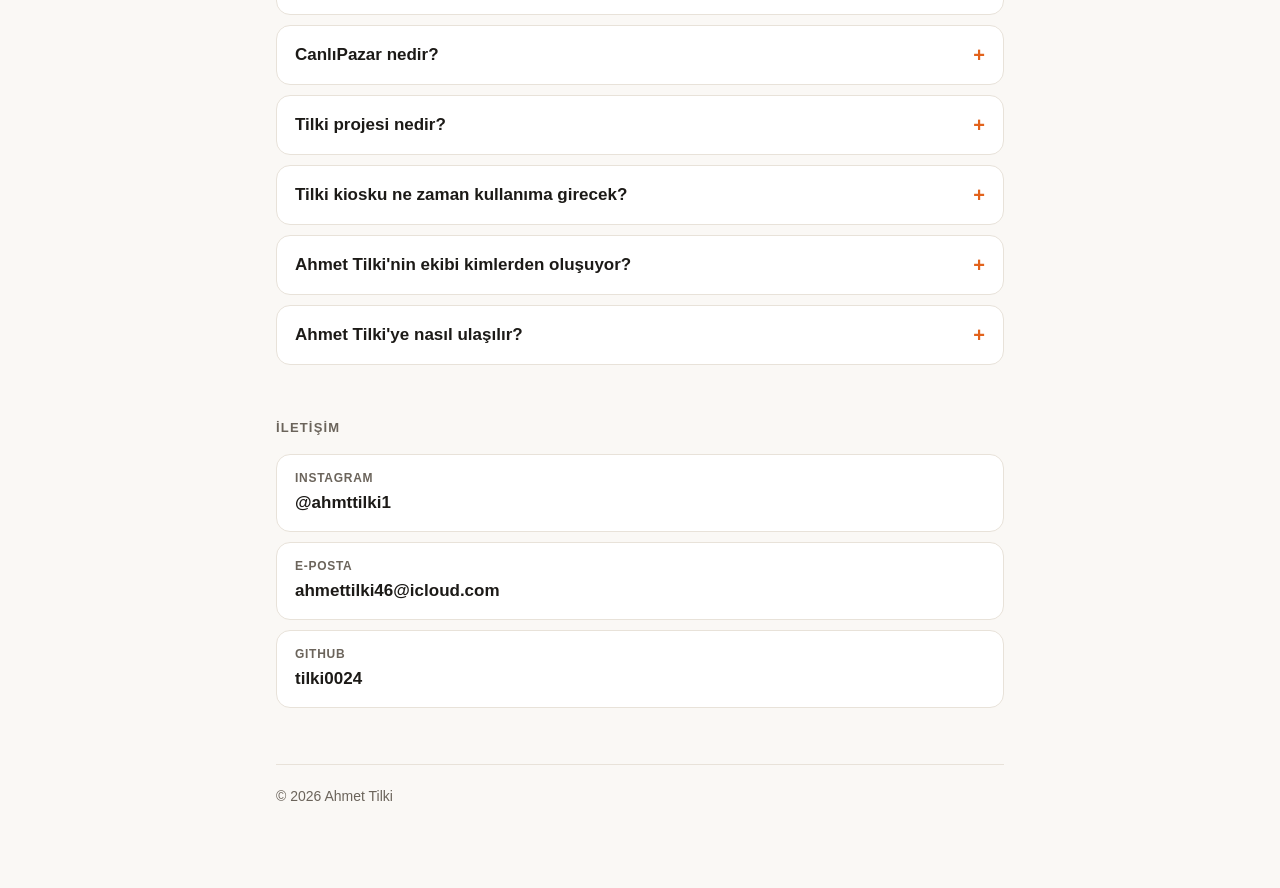
==== commit 86ab9cdc: "Ahmet Tilki'nin fotografi ekip kartlarina eklendi Co-Authored-By: Claude Opus 5 <noreply@anthropic.c" ====
--- a/index.html
+++ b/index.html
@@ -140,7 +140,7 @@
 <p>Geliştirme, pazarlama ve proje yönetimi sorumlulukları net biçimde ayrılmıştır. Ekip küçük olduğu için karar zinciri kısadır: konuşulan bir fikir aynı hafta koda dönüşür, kullanıcıdan gelen geri bildirim onay sırasında beklemeden sürüme girer. Üretim hızının kaynağı budur.</p>
 <div class="ekip">
   <div class="uye">
-    <div class="bas">AT</div>
+    <img class="bas" src="/img/ekip-at.jpg" alt="Ahmet Tilki">
     <div>
       <h3>Ahmet Tilki</h3>
       <span class="etiket">Kurucu ve yönetici</span>
